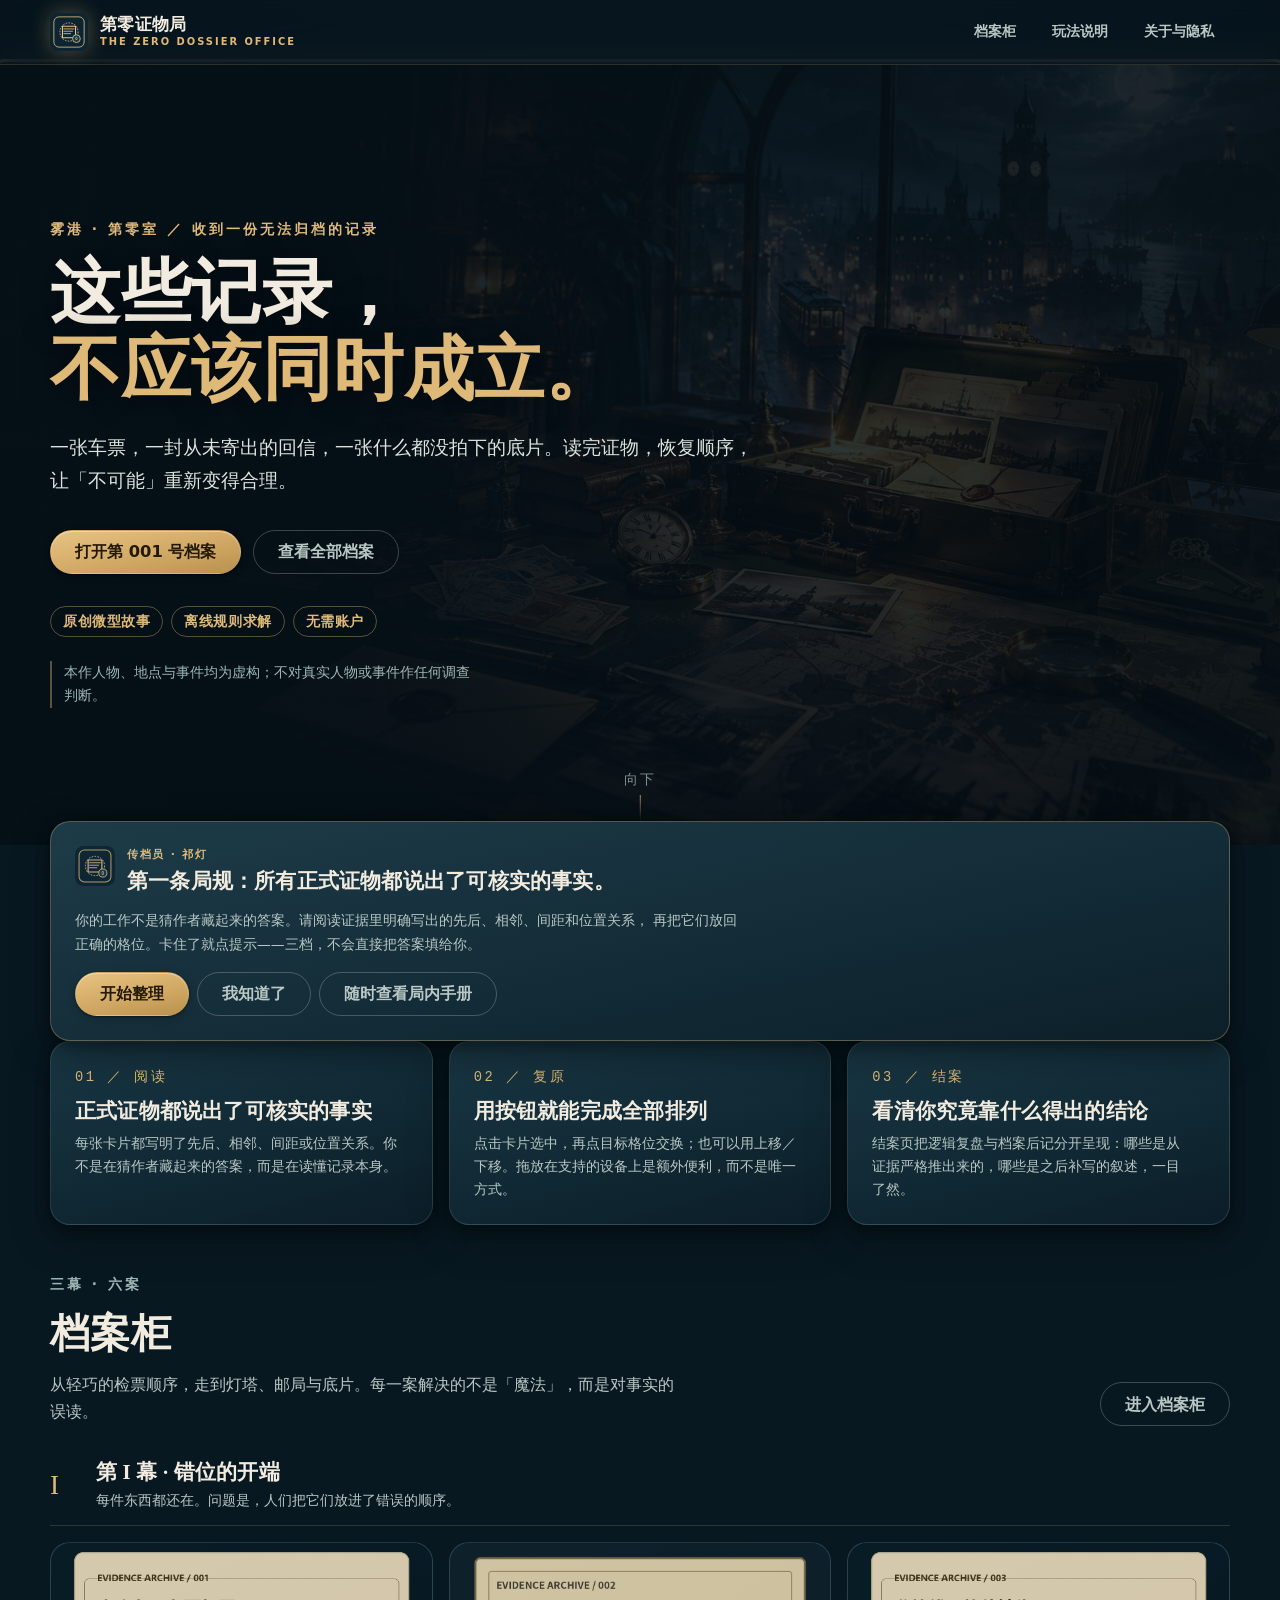
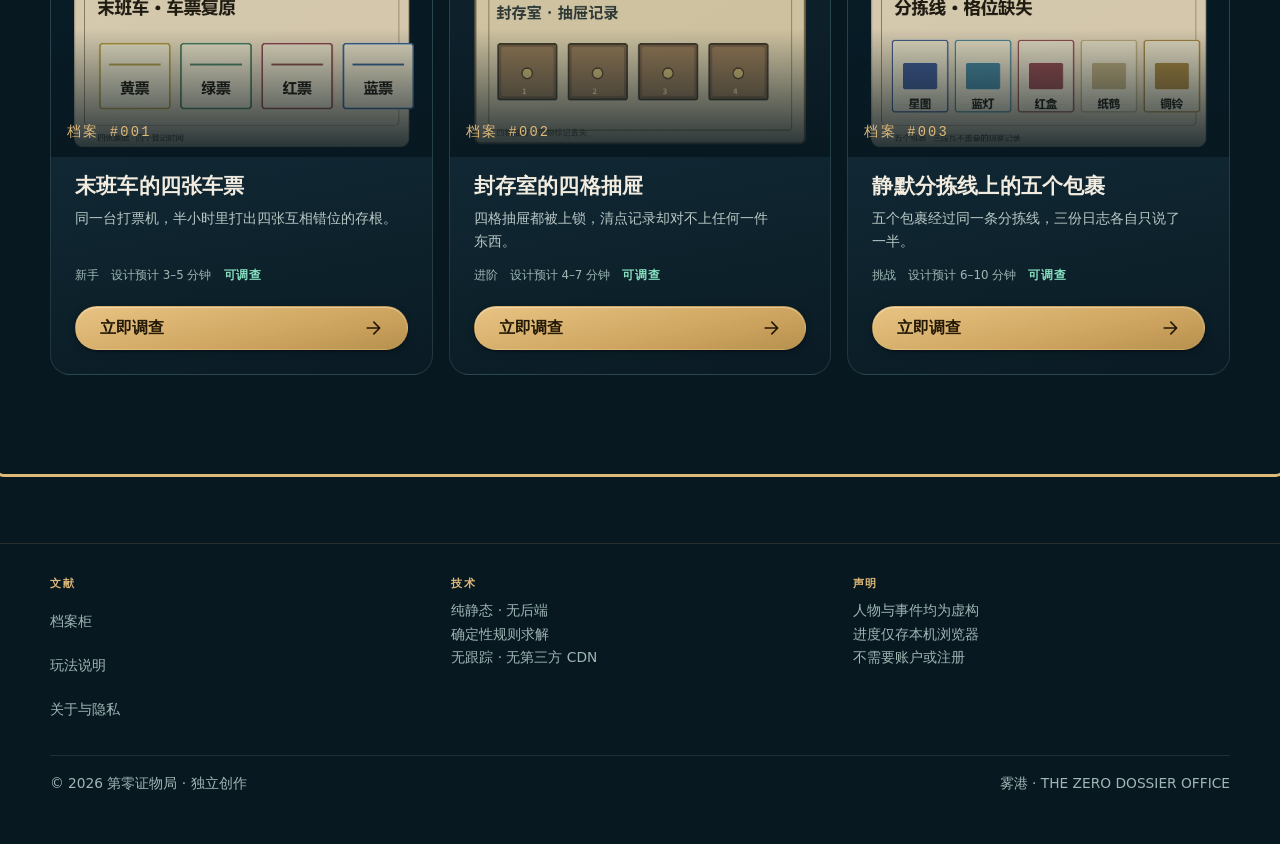
==== site/index.html @ 02f81ab8 "fix: 采纳红队与叙事审稿全部 must-fix，新增四道可证伪的 CI 门禁" ====
<!doctype html>
<html lang="zh-CN">
<head>
<meta charset="utf-8">
<meta name="viewport" content="width=device-width, initial-scale=1, viewport-fit=cover">
<title>第零证物局｜雾港异常档案 · 原创互动推理</title>
<meta name="description" content="六份原创微型推理档案：重排线索，找出看似不可能成立的记录究竟怎样产生。免费、免注册，支持手机与键盘。">
<meta name="theme-color" content="#081821">
<meta name="color-scheme" content="dark">
<link rel="canonical" href="./">

<meta property="og:type" content="website">
<meta property="og:title" content="第零证物局 · 第零号档案正在解封">
<meta property="og:description" content="一张票据可以说真话，六张记录也可能让人误会。你能还原雾港的真相吗？">
<meta property="og:image" content="./assets/github-social-preview.png">
<meta property="og:locale" content="zh_CN">
<meta name="twitter:card" content="summary_large_image">

<link rel="icon" href="./assets/archive-emblem.svg" type="image/svg+xml">
<link rel="apple-touch-icon" href="./assets/archive-emblem-512.png">
<!-- 关键 CSS（首屏）内联，避免 3 个渲染阻塞请求；其余样式见下方 preload -->
<style>
/* tokens (critical subset) */
:root{--ink:#081821;--ink-deep:#05121a;--panel:#132b36;--paper:#e7d7b7;--brass:#dfb978;--mist:#9eb7b4;--text:#f2ece0;--text-dim:#b9c8c5;--error:#ffb0a2;--success:#87e1c1;--font-ui:"Noto Sans SC","Source Han Sans SC","PingFang SC","Microsoft YaHei",system-ui,sans-serif;--font-serif:"Songti SC","SimSun","Noto Serif SC",Georgia,serif;--tap:44px;color-scheme:dark}
*,*::before,*::after{box-sizing:border-box}
html{-webkit-text-size-adjust:100%;scroll-padding-top:80px}
body{margin:0;min-height:100dvh;background:var(--ink);color:var(--text);font-family:var(--font-ui);font-size:1rem;line-height:1.7;-webkit-font-smoothing:antialiased;overflow-x:hidden}
img,svg{max-width:100%;display:block;height:auto}
h1,h2,h3{font-family:var(--font-serif);line-height:1.25;margin:0 0 .75rem;text-wrap:balance}
a{color:var(--brass)}
.skip-link{position:absolute;left:1rem;top:-200px;z-index:999;padding:.75rem 1.5rem;background:var(--brass);color:#1a1206;font-weight:700;border-radius:12px;text-decoration:none}
.skip-link:focus-visible{top:1rem}
.wrap{width:min(100% - 3rem,1180px);margin-inline:auto}
.site-header{position:sticky;top:0;z-index:50;background:rgb(6 20 28/.94);border-bottom:1px solid rgb(223 185 120/.16)}
.site-header__inner{display:flex;align-items:center;justify-content:space-between;gap:1rem;min-height:64px}
.brand{display:inline-flex;align-items:center;gap:.75rem;color:var(--text);text-decoration:none;font-weight:700}
.brand__mark{width:38px;height:38px;flex:0 0 auto}
.brand__text{display:flex;flex-direction:column;line-height:1.1}
.brand__name{font-family:var(--font-serif);font-size:1.05rem}
.brand__sub{font-size:.62rem;letter-spacing:.2em;color:var(--brass);font-weight:600;text-transform:uppercase;margin-top:3px}
.site-nav{display:flex;align-items:center;gap:.25rem}
.hero{position:relative;isolation:isolate;overflow:clip;padding:clamp(3rem,9vw,7rem) 0 clamp(3rem,8vw,6rem);min-height:min(88dvh,780px);display:grid;align-items:center}
.hero::before{content:"";position:absolute;inset:0;z-index:-2;background:#0b202b url("./assets/harbor-archive-background.webp") center 38%/cover no-repeat;opacity:.72}
.hero::after{content:"";position:absolute;inset:0;z-index:-1;background:linear-gradient(100deg,rgb(5 16 23/.96) 8%,rgb(5 16 23/.78) 45%,rgb(5 16 23/.42) 78%,rgb(5 16 23/.72) 100%)}
.hero__inner{max-width:720px}
.hero h1{font-size:clamp(2.35rem,1.5rem + 4.2vw,4.4rem);line-height:1.1;margin-bottom:1.5rem}
.hero h1 .accent{color:var(--brass);display:block;font-style:normal}
.hero__lede{font-size:clamp(1rem,.9rem + .45vw,1.2rem);color:#dbe4de;max-width:58ch;margin-bottom:2rem}
.eyebrow{display:block;font-size:.8rem;font-weight:700;letter-spacing:.22em;text-transform:uppercase;color:var(--brass);margin-bottom:.75rem}
.btn{display:inline-flex;align-items:center;justify-content:center;gap:.5rem;min-height:var(--tap);min-width:var(--tap);padding:.5rem 1.5rem;font:inherit;font-weight:600;border:1px solid rgb(223 185 120/.4);border-radius:999px;cursor:pointer;text-decoration:none;text-align:center;background:transparent;color:var(--text)}
.btn--primary{background:linear-gradient(168deg,#e8c383,#cda45f 65%,#b8914f);color:#231906;border-color:transparent}
.btn--ghost{color:var(--text-dim)}
.view{display:none}
.view[data-active="true"]{display:block}
.nav-toggle{display:none}
@media (max-width:760px){.nav-toggle{display:inline-flex;width:var(--tap);height:var(--tap);align-items:center;justify-content:center;background:none;border:1px solid rgb(255 255 255/.18);border-radius:12px;color:var(--text);cursor:pointer}.site-nav{display:none;position:absolute;inset:64px 0 auto 0;flex-direction:column;align-items:stretch;padding:.75rem 1.5rem 1.5rem;background:rgb(6 20 28/.98)}.site-nav[data-open="true"]{display:flex}}
</style>
<link rel="preload" href="./styles/tokens.css" as="style" onload="this.onload=null;this.rel='stylesheet'">
<link rel="preload" href="./styles/base.css" as="style" onload="this.onload=null;this.rel='stylesheet'">
<link rel="preload" href="./styles/app.css" as="style" onload="this.onload=null;this.rel='stylesheet'">
<noscript><link rel="stylesheet" href="./styles/tokens.css"><link rel="stylesheet" href="./styles/base.css"><link rel="stylesheet" href="./styles/app.css"></noscript>
</head>
<body>
<a class="skip-link" href="#main" data-skip>跳到主要内容</a>

<header class="site-header" id="site-header">
  <div class="wrap site-header__inner">
    <a class="brand" href="#/" data-nav="home" aria-label="第零证物局 · 返回封面">
      <img class="brand__mark" src="./assets/archive-emblem.svg" alt="" width="38" height="38">
      <span class="brand__text">
        <span class="brand__name">第零证物局</span>
        <span class="brand__sub">The Zero Dossier Office</span>
      </span>
    </a>
    <button class="nav-toggle" id="nav-toggle" type="button" aria-expanded="false" aria-controls="site-nav" aria-label="打开导航菜单">
      <svg width="20" height="20" viewBox="0 0 24 24" fill="none" stroke="currentColor" stroke-width="2" stroke-linecap="round" aria-hidden="true"><path d="M4 7h16M4 12h16M4 17h16"/></svg>
    </button>
    <nav class="site-nav" id="site-nav" aria-label="主导航">
      <a href="#/cabinet" data-nav="cabinet">档案柜</a>
      <a href="#/manual" data-nav="manual">玩法说明</a>
      <a href="#/about" data-nav="about">关于与隐私</a>
    </nav>
  </div>
</header>

<main id="main" tabindex="-1">

  <!-- ============================= 封面 ============================= -->
  <section class="view" id="view-home" data-active="true" aria-labelledby="home-title">
    <div class="hero">
      <div class="wrap">
        <div class="hero__inner">
          <span class="eyebrow">雾港 · 第零室 ／ 收到一份无法归档的记录</span>
          <h1 id="home-title">这些记录，<span class="accent">不应该同时成立。</span></h1>
          <p class="hero__lede">一张车票，一封从未寄出的回信，一张什么都没拍下的底片。读完证物，恢复顺序，让「不可能」重新变得合理。</p>
          <div class="hero__actions">
            <a class="btn btn--primary" href="#/case/NA-001" id="cta-first">打开第 001 号档案</a>
            <a class="btn btn--ghost" href="#/cabinet">查看全部档案</a>
          </div>
          <div class="hero__tags">
            <span class="pill">原创微型故事</span>
            <span class="pill">离线规则求解</span>
            <span class="pill">无需账户</span>
          </div>
          <p class="hero__note">本作人物、地点与事件均为虚构；不对真实人物或事件作任何调查判断。</p>
        </div>
      </div>
      <div class="hero__scroll" aria-hidden="true">向下</div>
    </div>

    <!-- 新玩家入职卡：传档员·祁灯的导览（可跳过，绝不替玩家解题） -->
    <div class="wrap">
      <section class="briefing" id="briefing-card" aria-labelledby="briefing-title">
        <div class="briefing__who">
          <img src="./assets/archive-emblem.svg" alt="" width="40" height="40" class="briefing__mark">
          <div>
            <span class="briefing__role">传档员 · 祁灯</span>
            <h2 class="briefing__title" id="briefing-title">第一条局规：所有正式证物都说出了可核实的事实。</h2>
          </div>
        </div>
        <p class="briefing__body">
          你的工作不是猜作者藏起来的答案。请阅读证据里明确写出的先后、相邻、间距和位置关系，
          再把它们放回正确的格位。卡住了就点提示——三档，不会直接把答案填给你。
        </p>
        <div class="briefing__actions">
          <a class="btn btn--primary" href="#/case/NA-001">开始整理</a>
          <button class="btn btn--ghost" type="button" id="briefing-dismiss">我知道了</button>
          <a class="btn btn--ghost" href="#/manual">随时查看局内手册</a>
        </div>
      </section>
      <div class="pitch">
        <article class="pitch__card">
          <span class="pitch__num">01 ／ 阅读</span>
          <h2 class="pitch__h">正式证物都说出了可核实的事实</h2>
          <p>每张卡片都写明了先后、相邻、间距或位置关系。你不是在猜作者藏起来的答案，而是在读懂记录本身。</p>
        </article>
        <article class="pitch__card">
          <span class="pitch__num">02 ／ 复原</span>
          <h2 class="pitch__h">用按钮就能完成全部排列</h2>
          <p>点击卡片选中，再点目标格位交换；也可以用上移／下移。拖放在支持的设备上是额外便利，而不是唯一方式。</p>
        </article>
        <article class="pitch__card">
          <span class="pitch__num">03 ／ 结案</span>
          <h2 class="pitch__h">看清你究竟靠什么得出的结论</h2>
          <p>结案页把逻辑复盘与档案后记分开呈现：哪些是从证据严格推出来的，哪些是之后补写的叙述，一目了然。</p>
        </article>
      </div>
    </div>

    <div class="section">
      <div class="wrap">
        <div class="cabinet-head">
          <div>
            <span class="eyebrow eyebrow--mist">三幕 · 六案</span>
            <h2>档案柜</h2>
            <p>从轻巧的检票顺序，走到灯塔、邮局与底片。每一案解决的不是「魔法」，而是对事实的误读。</p>
          </div>
          <a class="btn btn--ghost" href="#/cabinet">进入档案柜</a>
        </div>
        <div id="home-cabinet"></div>
      </div>
    </div>
  </section>

  <!-- ============================ 档案柜 ============================ -->
  <section class="view" id="view-cabinet" data-active="false" aria-labelledby="cabinet-title">
    <div class="section">
      <div class="wrap">
        <div class="desk-crumbs"><a href="#/">封面</a><span aria-hidden="true">／</span><span>档案柜</span></div>
        <div class="cabinet-head">
          <div>
            <span class="eyebrow">雾港 · 第零室</span>
            <h1 id="cabinet-title" style="font-size:var(--step-3)">档案柜</h1>
            <p>六份候选档案按三幕排列。只有通过全部四项审查（形式化、语义、盲审、真实浏览器）的案卷才会开放调查。</p>
          </div>
          <div id="progress-badge" class="pill pill--mist" aria-live="polite">已归档 0 / 6</div>
        </div>
        <div id="cabinet"></div>
        <p style="margin-top:var(--sp-6);font-size:var(--step--1);color:var(--mist)">
          进度仅保存在你自己的浏览器里，可随时在「玩法说明」页清除。
        </p>
      </div>
    </div>
  </section>

  <!-- ============================ 调查桌 ============================ -->
  <section class="view" id="view-case" data-active="false" aria-labelledby="case-title">
    <div class="section section--tight">
      <div class="wrap">
        <div class="desk-crumbs">
          <a href="#/cabinet">档案柜</a><span aria-hidden="true">／</span>
          <span id="crumb-case">档案</span>
        </div>
        <div id="case-root" aria-live="off"></div>
      </div>
    </div>
  </section>

  <!-- ============================== 手册 ============================== -->
  <section class="view" id="view-manual" data-active="false" aria-labelledby="manual-title">
    <div class="section">
      <article class="wrap doc">
        <div class="desk-crumbs"><a href="#/">封面</a><span aria-hidden="true">／</span><span>玩法说明</span></div>
        <span class="eyebrow">局内手册</span>
        <h1 id="manual-title" style="font-size:var(--step-3)">怎么玩</h1>

        <h2>三步走</h2>
        <ol>
          <li><strong>读证物</strong>：左侧（手机上是上方）每一张证物都能展开。里面写的是可核实的先后、相邻、间距或格位关系。</li>
          <li><strong>排格位</strong>：右侧（手机上是下方）每一格放一件东西。点击卡片选中，再点另一格即交换；也可以用「上移／下移」按钮。</li>
          <li><strong>提交复原</strong>：系统会逐条核对，只告诉你「哪些关系和不符」，不会替你排好。</li>
        </ol>

        <h2>键盘操作</h2>
        <table>
          <thead><tr><th>按键</th><th>作用</th></tr></thead>
          <tbody>
            <tr><td><code>Tab</code> / <code>Shift+Tab</code></td><td>在证物、格位、按钮之间移动焦点</td></tr>
            <tr><td><code>Enter</code> / <code>Space</code></td><td>展开证物、选中格位、触发按钮</td></tr>
            <tr><td><code>↑</code> / <code>↓</code></td><td>焦点在格位上时，直接上移／下移该物件</td></tr>
            <tr><td><code>Esc</code></td><td>取消当前选中</td></tr>
          </tbody>
        </table>

        <h2>三档提示</h2>
        <p>每案都有三段提示：先给方法，再点出关键组合，最后给出较直接的推导。提示不会自动替你排列，也不会扣分或羞辱你。使用过提示只会在本地记录一个「用过提示」的标记。</p>

        <h2>你的进度存在哪里</h2>
        <div class="callout">
          <p>进度只写在<strong>你当前浏览器的 localStorage</strong> 里，键名前缀 <code>zd:v1:</code>。不会上传、不会同步、没有账号。清除浏览器站点数据、或点击下方按钮，就会全部消失。</p>
          <p style="margin-bottom:0"><button class="btn btn--danger btn--sm" type="button" id="clear-progress">清除本机全部进度</button></p>
        </div>

        <h2>可访问性</h2>
        <ul>
          <li>所有拖放操作都有等价的按钮操作，不依赖指针拖拽。</li>
          <li>交互目标按 44&nbsp;px 设计；键盘焦点始终可见。</li>
          <li>解谜所需的区别都用文字与编号表达，不单靠颜色。</li>
          <li>尊重系统的「减少动态效果」设置，纸张动画会自动关闭。</li>
          <li>默认无声音；本版本不包含音频资源。</li>
        </ul>
      </article>
    </div>
  </section>

  <!-- ============================== 关于 ============================== -->
  <section class="view" id="view-about" data-active="false" aria-labelledby="about-title">
    <div class="section">
      <article class="wrap doc">
        <div class="desk-crumbs"><a href="#/">封面</a><span aria-hidden="true">／</span><span>关于</span></div>
        <span class="eyebrow">关于、隐私与许可</span>
        <h1 id="about-title" style="font-size:var(--step-3)">第零证物局</h1>

        <p>第零证物局是一个独立创作的微型互动谜题实验：把「记录如何构成事实、又怎样误导人」做成可以亲手排列的证物。</p>

        <h2>隐私</h2>
        <p>本作<strong>不需要创建账户</strong>，也<strong>不会把你的答案发送给任何在线 AI 或服务器</strong>。页面内的一切规则判定都在你的浏览器里完成。</p>
        <p>如果你同意本机保存进度，记录只写在你当前浏览器的 localStorage 中，你可以随时清除。网站托管方（例如 GitHub Pages）仍可能按平台政策保留常规访问日志，这不在本项目的控制范围内。</p>
        <p>本站不包含广告 SDK、跟踪脚本、第三方 CDN 或远程字体。页面加载时不发起任何第三方网络请求。</p>

        <h2>内容伦理</h2>
        <p>全部人物、地点、机构与事件均为虚构的架空世界「雾港」。本作不影射真实死者、真实机构或现存个人，也不以伪造的历史文书冒充真实档案。</p>

        <h2>许可</h2>
        <p>程序代码与叙事、插图等创作材料分别许可，具体条款见仓库中的 <code>LICENSE</code> 与 <code>ASSETS_LICENSE.md</code>。</p>

        <h2>反馈</h2>
        <p>发现某条证物有两种读法？欢迎提供具体证物编号与你的另一种理解方式，这会直接帮助我们修复档案的公平性。</p>

        <h2>版本</h2>
        <p style="font-size:var(--step--1);color:var(--mist);margin-bottom:0">站点版本 <code id="build-version">dev</code> · 求解核心为确定性穷举，无网络推理。</p>
      </article>
    </div>
  </section>

</main>

<footer class="site-footer">
  <div class="wrap">
    <div class="site-footer__grid">
      <div>
        <h2 class="site-footer__h">文献</h2>
        <ul>
          <li><a href="#/cabinet">档案柜</a></li>
          <li><a href="#/manual">玩法说明</a></li>
          <li><a href="#/about">关于与隐私</a></li>
        </ul>
      </div>
      <div>
        <h2 class="site-footer__h">技术</h2>
        <ul>
          <li>纯静态 · 无后端</li>
          <li>确定性规则求解</li>
          <li>无跟踪 · 无第三方 CDN</li>
        </ul>
      </div>
      <div>
        <h2 class="site-footer__h">声明</h2>
        <ul>
          <li>人物与事件均为虚构</li>
          <li>进度仅存本机浏览器</li>
          <li>不需要账户或注册</li>
        </ul>
      </div>
    </div>
    <div class="site-footer__legal">
      <span>© 2026 第零证物局 · 独立创作</span>
      <span>雾港 · THE ZERO DOSSIER OFFICE</span>
    </div>
  </div>
</footer>

<div class="toast" id="toast" role="status" aria-live="polite"></div>

<dialog class="confirm" id="confirm-dialog" aria-labelledby="confirm-title">
  <h2 id="confirm-title">重置这份档案？</h2>
  <p id="confirm-body">重置会清空这份档案的本地排列进度。确定吗？</p>
  <div class="actions">
    <button class="btn btn--ghost" type="button" data-confirm="cancel">取消</button>
    <button class="btn btn--danger" type="button" data-confirm="ok">确认重置</button>
  </div>
</dialog>

<noscript>
  <div class="wrap" style="padding:2rem 0">
    <p><strong>需要启用 JavaScript 才能在浏览器中进行排序验证。</strong></p>
  </div>
</noscript>

<script type="module" src="./app.mjs"></script>
</body>
</html>
---- site/styles/tokens.css ----
/* ==========================================================================
   第零证物局 · DESIGN TOKENS
   原创视觉世界：雾港的旧档案室 —— 沉木、黄铜、羊皮纸、雨痕。
   无 CDN 字体、无外部资源。
   ========================================================================== */

:root {
  /* ---- 色板（来自 02_交互设计/体验规格与艺术指导.md） ---- */
  --ink: #081821;
  --ink-deep: #05121a;
  --panel: #132b36;
  --panel-2: #1a3947;
  --panel-3: #0e2430;
  --paper: #e7d7b7;
  --paper-dim: #d6c49f;
  --brass: #dfb978;
  --brass-deep: #b8914f;
  --mist: #9eb7b4;
  --error: #ffb0a2;
  --error-deep: #7d3327;
  --success: #87e1c1;
  --success-deep: #1f5c48;
  --text: #f2ece0;
  --text-dim: #b9c8c5;

  /* ---- 排版 ---- */
  --font-ui: "Noto Sans SC", "Source Han Sans SC", "PingFang SC",
             "Microsoft YaHei", "Hiragino Sans GB", system-ui, -apple-system, sans-serif;
  --font-serif: "Songti SC", "SimSun", "Noto Serif SC", "Source Han Serif SC", Georgia, serif;
  --font-mono: "Cascadia Mono", "SFMono-Regular", Consolas, "Liberation Mono", monospace;

  --step--1: clamp(0.78rem, 0.75rem + 0.15vw, 0.86rem);
  --step-0: clamp(0.94rem, 0.9rem + 0.2vw, 1.02rem);
  --step-1: clamp(1.12rem, 1.05rem + 0.35vw, 1.3rem);
  --step-2: clamp(1.35rem, 1.2rem + 0.7vw, 1.7rem);
  --step-3: clamp(1.7rem, 1.4rem + 1.5vw, 2.5rem);
  --step-4: clamp(2.2rem, 1.6rem + 3.2vw, 4rem);

  /* ---- 空间与形状 ---- */
  --sp-1: 0.25rem;
  --sp-2: 0.5rem;
  --sp-3: 0.75rem;
  --sp-4: 1rem;
  --sp-5: 1.5rem;
  --sp-6: 2rem;
  --sp-7: 3rem;
  --sp-8: 4.5rem;

  --radius-sm: 6px;
  --radius: 12px;
  --radius-lg: 20px;
  --radius-pill: 999px;

  --tap: 44px; /* 最小可点区域 */

  --shadow-1: 0 1px 2px rgb(0 0 0 / 0.35), 0 2px 8px rgb(0 0 0 / 0.22);
  --shadow-2: 0 4px 14px rgb(0 0 0 / 0.38), 0 14px 40px rgb(0 0 0 / 0.32);
  --glow-brass: 0 0 0 1px rgb(223 185 120 / 0.45), 0 0 24px rgb(223 185 120 / 0.18);

  --ease: cubic-bezier(0.2, 0.7, 0.3, 1);
  --dur: 220ms;

  color-scheme: dark;
}

/* 尊重系统减少动效 */
@media (prefers-reduced-motion: reduce) {
  :root { --dur: 0ms; }
}

/* 强制高对比 */
@media (forced-colors: active) {
  :root {
    --brass: Highlight;
    --success: LinkText;
    --error: Mark;
  }
}
---- site/styles/base.css ----
/* ==========================================================================
   第零证物局 · BASE (reset + typography + primitives)
   ========================================================================== */

*, *::before, *::after { box-sizing: border-box; }

html {
  -webkit-text-size-adjust: 100%;
  scroll-behavior: smooth;
}
@media (prefers-reduced-motion: reduce) {
  html { scroll-behavior: auto; }
  *, *::before, *::after {
    animation-duration: 0.001ms !important;
    animation-iteration-count: 1 !important;
    transition-duration: 0.001ms !important;
    scroll-behavior: auto !important;
  }
}

body {
  margin: 0;
  min-height: 100dvh;
  background: var(--ink);
  color: var(--text);
  font-family: var(--font-ui);
  font-size: var(--step-0);
  line-height: 1.7;
  -webkit-font-smoothing: antialiased;
  text-rendering: optimizeLegibility;
  overflow-x: hidden;
}

img, svg, picture, video { max-width: 100%; display: block; }
img { height: auto; }

h1, h2, h3, h4 {
  font-family: var(--font-serif);
  font-weight: 700;
  line-height: 1.25;
  letter-spacing: 0.01em;
  margin: 0 0 var(--sp-3);
  text-wrap: balance;
}
h1 { font-size: var(--step-4); }
h2 { font-size: var(--step-3); }
h3 { font-size: var(--step-2); }
h4 { font-size: var(--step-1); }

p { margin: 0 0 var(--sp-4); text-wrap: pretty; }
p:last-child { margin-bottom: 0; }

a {
  color: var(--brass);
  text-decoration-thickness: 1px;
  text-underline-offset: 3px;
}
a:hover { color: #f0d4a00; color: #f3d9a8; }

ul, ol { margin: 0 0 var(--sp-4); padding-left: 1.4em; }
li { margin-bottom: var(--sp-2); }

strong { font-weight: 700; color: var(--text); }
small { font-size: var(--step--1); }

hr {
  border: 0;
  border-top: 1px solid rgb(223 185 120 / 0.22);
  margin: var(--sp-6) 0;
}

/* ---------- 焦点可见性：绝不 outline:none 而不给替代 ---------- */
:focus-visible {
  outline: 3px solid var(--brass);
  outline-offset: 3px;
  border-radius: 4px;
}
:focus:not(:focus-visible) { outline: none; }

/* ---------- 跳转链接 ---------- */
.skip-link {
  position: absolute;
  left: var(--sp-4);
  top: -200px;
  z-index: 999;
  padding: var(--sp-3) var(--sp-5);
  background: var(--brass);
  color: #1a1206;
  font-weight: 700;
  border-radius: var(--radius);
  text-decoration: none;
  transition: top var(--dur) var(--ease);
}
.skip-link:focus-visible { top: var(--sp-4); }

/* ---------- 版心 ---------- */
.wrap {
  width: min(100% - 2 * var(--sp-5), 1180px);
  margin-inline: auto;
}
.wrap-narrow { width: min(100% - 2 * var(--sp-5), 760px); margin-inline: auto; }

.sr-only {
  position: absolute;
  width: 1px; height: 1px;
  padding: 0; margin: -1px;
  overflow: hidden;
  clip-path: inset(50%);
  white-space: nowrap;
  border: 0;
}

/* ---------- 按钮 ---------- */
.btn {
  --btn-bg: transparent;
  --btn-fg: var(--text);
  --btn-bd: rgb(223 185 120 / 0.4);
  display: inline-flex;
  align-items: center;
  justify-content: center;
  gap: var(--sp-2);
  min-height: var(--tap);
  min-width: var(--tap);
  padding: var(--sp-2) var(--sp-5);
  font: inherit;
  font-weight: 600;
  font-size: var(--step-0);
  line-height: 1.3;
  color: var(--btn-fg);
  background: var(--btn-bg);
  border: 1px solid var(--btn-bd);
  border-radius: var(--radius-pill);
  cursor: pointer;
  text-decoration: none;
  text-align: center;
  transition: background var(--dur) var(--ease),
              border-color var(--dur) var(--ease),
              transform var(--dur) var(--ease),
              color var(--dur) var(--ease);
}
.btn:hover:not(:disabled) {
  --btn-bd: var(--brass);
  background: rgb(223 185 120 / 0.1);
  border-color: var(--brass);
}
.btn:active:not(:disabled) { transform: translateY(1px); }
.btn:disabled {
  opacity: 0.45;
  cursor: not-allowed;
  border-style: dashed;
}

.btn--primary {
  --btn-bg: linear-gradient(168deg, #e8c383, #cda45f 65%, #b8914f);
  --btn-fg: #231906;
  --btn-bd: transparent;
  box-shadow: var(--shadow-1), inset 0 1px 0 rgb(255 255 255 / 0.35);
}
.btn--primary:hover:not(:disabled) {
  --btn-bg: linear-gradient(168deg, #f3d29b, #dcb270 65%, #c69c56);
  background: var(--btn-bg);
}
.btn--ghost {
  --btn-bd: rgb(255 255 255 / 0.22);
  --btn-fg: var(--text-dim);
}
.btn--ghost:hover:not(:disabled) { --btn-fg: var(--text); }
.btn--sm {
  min-height: 38px;
  padding: var(--sp-1) var(--sp-3);
  font-size: var(--step--1);
}
.btn--danger {
  --btn-bd: rgb(255 176 162 / 0.55);
  --btn-fg: var(--error);
}
.btn--danger:hover:not(:disabled) {
  background: rgb(255 176 162 / 0.12);
  --btn-bd: var(--error);
}

/* ---------- 卡片 / 面板 ---------- */
.panel {
  background:
    linear-gradient(160deg, rgb(26 57 71 / 0.95), rgb(14 36 48 / 0.97));
  border: 1px solid rgb(158 183 180 / 0.2);
  border-radius: var(--radius-lg);
  box-shadow: var(--shadow-2);
}

/* ---------- 标签 / 徽章 ---------- */
.pill {
  display: inline-flex;
  align-items: center;
  gap: var(--sp-2);
  padding: 3px 12px;
  border: 1px solid rgb(223 185 120 / 0.38);
  border-radius: var(--radius-pill);
  color: var(--brass);
  font-size: var(--step--1);
  font-weight: 600;
  letter-spacing: 0.04em;
  white-space: nowrap;
}
.pill--mist { color: var(--mist); border-color: rgb(158 183 180 / 0.35); }
.pill--ok { color: var(--success); border-color: rgb(135 225 193 / 0.42); }
.pill--warn { color: var(--error); border-color: rgb(255 176 162 / 0.45); }

.eyebrow {
  display: block;
  font-family: var(--font-ui);
  font-size: var(--step--1);
  font-weight: 700;
  letter-spacing: 0.22em;
  text-transform: uppercase;
  color: var(--brass);
  margin-bottom: var(--sp-3);
}
.eyebrow--mist { color: var(--mist); }

/* ---------- 降低动态 / 打印 ---------- */
@media print {
  .no-print, .site-header, .site-footer, .actions { display: none !important; }
  body { background: #fff; color: #000; }
}
---- site/styles/app.css ----
/* ==========================================================================
   第零证物局 · APP LAYOUT
   视图：封面 / 档案柜 / 调查桌 / 结案复盘 / 手册
   ========================================================================== */

body {
  background:
    radial-gradient(1200px 600px at 50% -10%, rgb(35 74 88 / 0.55), transparent 70%),
    var(--ink);
}

/* ---------------------------------------------------------------- 头部 */
.site-header {
  position: sticky;
  top: 0;
  z-index: 50;
  background: rgb(6 20 28 / 0.84);
  backdrop-filter: blur(12px) saturate(1.2);
  -webkit-backdrop-filter: blur(12px) saturate(1.2);
  border-bottom: 1px solid rgb(223 185 120 / 0.16);
}
.site-header__inner {
  display: flex;
  align-items: center;
  justify-content: space-between;
  gap: var(--sp-4);
  min-height: 64px;
}
.brand {
  display: inline-flex;
  align-items: center;
  gap: var(--sp-3);
  color: var(--text);
  text-decoration: none;
  font-weight: 700;
  letter-spacing: 0.02em;
  padding: var(--sp-1) 0;
}
.brand:hover { color: var(--text); }
.brand__mark {
  width: 38px; height: 38px;
  flex: 0 0 auto;
  filter: drop-shadow(0 0 10px rgb(223 185 120 / 0.35));
}
.brand__text { display: flex; flex-direction: column; line-height: 1.1; }
.brand__name { font-family: var(--font-serif); font-size: 1.05rem; }
.brand__sub {
  font-family: var(--font-ui);
  font-size: 0.62rem;
  letter-spacing: 0.2em;
  color: var(--brass);
  font-weight: 600;
  text-transform: uppercase;
  margin-top: 3px;
}

.site-nav { display: flex; align-items: center; gap: var(--sp-1); }
.site-nav a, .site-nav button {
  display: inline-flex;
  align-items: center;
  justify-content: center;
  min-height: var(--tap);
  padding: 0 var(--sp-4);
  border: 0;
  background: none;
  color: var(--text-dim);
  font: inherit;
  font-size: var(--step--1);
  font-weight: 600;
  text-decoration: none;
  border-radius: var(--radius-pill);
  cursor: pointer;
  transition: color var(--dur) var(--ease), background var(--dur) var(--ease);
}
.site-nav a:hover, .site-nav button:hover { color: var(--text); background: rgb(255 255 255 / 0.06); }
.site-nav a[aria-current="page"] { color: var(--brass); background: rgb(223 185 120 / 0.1); }

.nav-toggle { display: none; }

@media (max-width: 760px) {
  .nav-toggle {
    display: inline-flex;
    width: var(--tap); height: var(--tap);
    align-items: center; justify-content: center;
    background: none; border: 1px solid rgb(255 255 255 / 0.18);
    border-radius: var(--radius); color: var(--text); cursor: pointer;
  }
  .site-nav {
    display: none;
    position: absolute;
    inset: 64px 0 auto 0;
    flex-direction: column;
    align-items: stretch;
    padding: var(--sp-3) var(--sp-5) var(--sp-5);
    background: rgb(6 20 28 / 0.98);
    border-bottom: 1px solid rgb(223 185 120 / 0.2);
  }
  .site-nav[data-open="true"] { display: flex; }
  .site-nav a, .site-nav button { justify-content: flex-start; }
}

/* ---------------------------------------------------------------- 主区 */
main { display: block; min-height: 60dvh; }

.view { display: none; }
.view[data-active="true"] { display: block; animation: viewIn var(--dur) var(--ease); }
@keyframes viewIn {
  from { opacity: 0; transform: translateY(6px); }
  to { opacity: 1; transform: none; }
}

.section { padding: var(--sp-7) 0; }
.section--tight { padding: var(--sp-6) 0; }

/* ---------------------------------------------------------------- 封面 */
.hero {
  position: relative;
  isolation: isolate;
  overflow: clip;
  padding: clamp(3rem, 9vw, 7rem) 0 clamp(3rem, 8vw, 6rem);
  min-height: min(88dvh, 780px);
  display: grid;
  align-items: center;
}
.hero::before {
  content: "";
  position: absolute;
  inset: 0;
  z-index: -2;
  background: url("../assets/harbor-archive-background.webp") center 38% / cover no-repeat;
  opacity: 0.72;
  filter: saturate(0.78) contrast(1.04);
}
.hero::after {
  content: "";
  position: absolute;
  inset: 0;
  z-index: -1;
  background:
    linear-gradient(100deg, rgb(5 16 23 / 0.96) 8%, rgb(5 16 23 / 0.78) 45%, rgb(5 16 23 / 0.42) 78%, rgb(5 16 23 / 0.72) 100%),
    radial-gradient(70% 60% at 20% 45%, transparent, rgb(3 10 15 / 0.75) 100%);
}
.hero__inner { max-width: 720px; }
.hero h1 {
  font-size: clamp(2.35rem, 1.5rem + 4.2vw, 4.4rem);
  line-height: 1.1;
  margin-bottom: var(--sp-5);
  text-shadow: 0 2px 30px rgb(0 0 0 / 0.5);
}
.hero h1 .accent {
  color: var(--brass);
  display: block;
  font-style: normal;
}
.hero__lede {
  font-size: clamp(1rem, 0.9rem + 0.45vw, 1.2rem);
  color: #dbe4de;
  max-width: 58ch;
  margin-bottom: var(--sp-6);
}
.hero__actions {
  display: flex;
  flex-wrap: wrap;
  gap: var(--sp-3);
  margin-bottom: var(--sp-6);
}
.hero__tags {
  display: flex;
  flex-wrap: wrap;
  gap: var(--sp-2);
  margin-bottom: var(--sp-5);
}
.hero__note {
  font-size: var(--step--1);
  color: var(--mist);
  border-left: 2px solid rgb(223 185 120 / 0.4);
  padding-left: var(--sp-3);
  max-width: 52ch;
}
.hero__scroll {
  position: absolute;
  left: 50%;
  bottom: var(--sp-5);
  transform: translateX(-50%);
  color: var(--mist);
  font-size: var(--step--1);
  letter-spacing: 0.16em;
  display: flex;
  flex-direction: column;
  align-items: center;
  gap: var(--sp-1);
  opacity: 0.75;
}
.hero__scroll::after {
  content: "";
  width: 1px; height: 26px;
  background: linear-gradient(var(--brass), transparent);
  animation: drift 2.6s ease-in-out infinite;
}
@keyframes drift { 0%,100% { opacity: .25; } 50% { opacity: 1; } }
@media (prefers-reduced-motion: reduce) { .hero__scroll::after { animation: none; } }

/* ---------------------------------------------------------------- 卖点 */
.pitch {
  display: grid;
  gap: var(--sp-4);
  grid-template-columns: repeat(auto-fit, minmax(min(100%, 250px), 1fr));
  margin-top: calc(-1 * var(--sp-6));
  position: relative;
  z-index: 2;
}
.pitch__card {
  padding: var(--sp-5);
  background: linear-gradient(165deg, rgb(26 57 71 / 0.94), rgb(11 30 40 / 0.97));
  border: 1px solid rgb(158 183 180 / 0.18);
  border-radius: var(--radius-lg);
  box-shadow: var(--shadow-2);
}
.pitch__num {
  font-family: var(--font-mono);
  font-size: var(--step--1);
  color: var(--brass);
  letter-spacing: 0.18em;
  display: block;
  margin-bottom: var(--sp-2);
}
.pitch__card h3 { font-size: var(--step-1); margin-bottom: var(--sp-2); }
.pitch__card p { font-size: var(--step--1); color: var(--text-dim); line-height: 1.65; }

/* ---------------------------------------------------------------- 档案柜 */
.cabinet-head {
  display: flex;
  flex-wrap: wrap;
  align-items: end;
  justify-content: space-between;
  gap: var(--sp-4);
  margin-bottom: var(--sp-6);
}
.cabinet-head p { color: var(--text-dim); max-width: 62ch; margin: 0; }

.act { margin-bottom: var(--sp-7); }
.act__head {
  display: flex;
  align-items: center;
  gap: var(--sp-3);
  margin-bottom: var(--sp-4);
  padding-bottom: var(--sp-3);
  border-bottom: 1px solid rgb(223 185 120 / 0.18);
}
.act__roman {
  font-family: var(--font-serif);
  font-size: var(--step-2);
  color: var(--brass);
  min-width: 2.5ch;
  line-height: 1;
}
.act__title { font-size: var(--step-1); margin: 0; font-family: var(--font-serif); }
.act__desc { color: var(--text-dim); font-size: var(--step--1); margin: var(--sp-1) 0 0; }

.case-grid {
  display: grid;
  gap: var(--sp-4);
  grid-template-columns: repeat(auto-fill, minmax(min(100%, 320px), 1fr));
}

.case-card {
  position: relative;
  display: flex;
  flex-direction: column;
  overflow: hidden;
  background: linear-gradient(170deg, rgb(24 54 68 / 0.9), rgb(10 27 36 / 0.97));
  border: 1px solid rgb(158 183 180 / 0.16);
  border-radius: var(--radius-lg);
  transition: transform var(--dur) var(--ease), border-color var(--dur) var(--ease), box-shadow var(--dur) var(--ease);
  text-align: left;
}
.case-card:hover {
  transform: translateY(-3px);
  border-color: rgb(223 185 120 / 0.5);
  box-shadow: var(--shadow-2), 0 0 0 1px rgb(223 185 120 / 0.12);
}
.case-card__thumb {
  position: relative;
  aspect-ratio: 16 / 9;
  overflow: hidden;
  background:
    linear-gradient(150deg, #1e4657, #0d2836 70%),
    var(--panel-3);
}
.case-card__thumb img {
  width: 100%; height: 100%;
  object-fit: cover;
  opacity: 0.92;
  transition: transform 600ms var(--ease), opacity var(--dur) var(--ease);
}
.case-card:hover .case-card__thumb img { transform: scale(1.035); opacity: 1; }
.case-card__thumb::after {
  content: "";
  position: absolute; inset: 0;
  background: linear-gradient(180deg, transparent 40%, rgb(8 24 33 / 0.9));
}
.case-card__no {
  position: absolute;
  left: var(--sp-4);
  bottom: var(--sp-3);
  font-family: var(--font-mono);
  font-size: var(--step--1);
  letter-spacing: 0.16em;
  color: var(--brass);
  z-index: 1;
}
.case-card__body {
  display: flex;
  flex-direction: column;
  gap: var(--sp-2);
  padding: var(--sp-4) var(--sp-5) var(--sp-5);
  flex: 1;
}
.case-card__title { font-size: var(--step-1); margin: 0; font-family: var(--font-serif); }
.case-card__hook { font-size: var(--step--1); color: var(--text-dim); margin: 0; flex: 1; }
.case-card__meta {
  display: flex;
  flex-wrap: wrap;
  align-items: center;
  gap: var(--sp-2) var(--sp-3);
  font-size: 0.74rem;
  color: var(--mist);
  margin-top: var(--sp-1);
}
.case-card__status {
  display: inline-flex;
  align-items: center;
  gap: var(--sp-1);
  font-weight: 700;
  font-size: 0.72rem;
  letter-spacing: 0.06em;
}
.case-card__status--ready { color: var(--success); }
.case-card__status--done { color: var(--brass); }
.case-card__status--locked { color: var(--mist); }
.case-card__cta {
  margin-top: var(--sp-3);
  width: 100%;
  justify-content: space-between;
}

.case-card--locked { cursor: not-allowed; }
.case-card--locked .case-card__thumb img { filter: grayscale(1) brightness(0.55); }
.case-card--locked:hover { transform: none; }

/* ---------------------------------------------------------------- 调查桌 */
.desk {
  display: grid;
  grid-template-columns: minmax(0, 0.95fr) minmax(0, 1.15fr);
  gap: var(--sp-5);
  align-items: start;
}
@media (max-width: 980px) {
  .desk { grid-template-columns: 1fr; }
}

.desk-head {
  display: flex;
  flex-wrap: wrap;
  align-items: center;
  justify-content: space-between;
  gap: var(--sp-3);
  margin-bottom: var(--sp-5);
}
.desk-head__title { margin: 0; font-size: var(--step-2); }
.desk-head__sub { margin: var(--sp-2) 0 0; color: var(--text-dim); font-size: var(--step--1); max-width: 70ch; }

.desk-crumbs {
  display: flex; align-items: center; gap: var(--sp-2);
  font-size: var(--step--1); color: var(--mist);
  margin-bottom: var(--sp-4);
}
.desk-crumbs a { color: var(--mist); }
.desk-crumbs span[aria-hidden] { opacity: 0.5; }

/* 证据列 */
.evidence-col { min-width: 0; }
.col-head {
  display: flex;
  align-items: baseline;
  justify-content: space-between;
  gap: var(--sp-3);
  margin-bottom: var(--sp-3);
}
.col-head h3 { margin: 0; font-size: var(--step-1); }
.col-head .hint { font-size: var(--step--1); color: var(--mist); margin: 0; }

.evidence-list { display: grid; gap: var(--sp-3); }

.ev-card {
  background:
    repeating-linear-gradient(0deg, rgb(255 255 255 / 0.012) 0 1px, transparent 1px 4px),
    linear-gradient(165deg, #f0e2c4, #e2d0ab 70%, #d8c49b);
  color: #20180d;
  border: 1px solid #b7a17a;
  border-radius: var(--radius);
  box-shadow: var(--shadow-1), inset 0 0 40px rgb(150 120 70 / 0.18);
  overflow: hidden;
}
.ev-card__summary {
  display: flex;
  align-items: center;
  gap: var(--sp-3);
  width: 100%;
  min-height: var(--tap);
  padding: var(--sp-3) var(--sp-4);
  background: none;
  border: 0;
  font: inherit;
  color: inherit;
  text-align: left;
  cursor: pointer;
}
.ev-card__summary:hover { background: rgb(120 90 40 / 0.07); }
.ev-card__id {
  font-family: var(--font-mono);
  font-size: 0.7rem;
  font-weight: 700;
  letter-spacing: 0.08em;
  color: #6d5528;
  border: 1px solid #b7a17a;
  border-radius: 4px;
  padding: 1px 6px;
  flex: 0 0 auto;
}
.ev-card__title {
  font-family: var(--font-serif);
  font-size: 1rem;
  font-weight: 700;
  flex: 1;
  min-width: 0;
  line-height: 1.4;
}
.ev-card__type {
  font-size: 0.68rem;
  color: #6d5528;
  border: 1px solid rgb(109 85 40 / 0.35);
  border-radius: var(--radius-pill);
  padding: 1px 8px;
  flex: 0 0 auto;
}
.ev-card__chev {
  flex: 0 0 auto;
  width: 20px; height: 20px;
  transition: transform var(--dur) var(--ease);
  color: #6d5528;
}
.ev-card[data-open="true"] .ev-card__chev { transform: rotate(180deg); }
.ev-card__body {
  padding: 0 var(--sp-4) var(--sp-4);
  font-size: 0.95rem;
  line-height: 1.75;
}
.ev-card__body[hidden] { display: none; }
.ev-card__body p { margin: 0 0 var(--sp-2); }
.ev-card__body p:last-child { margin-bottom: 0; }
.ev-card__rule {
  display: block;
  margin-top: var(--sp-3);
  padding-top: var(--sp-2);
  border-top: 1px dashed rgb(109 85 40 / 0.4);
  font-size: 0.78rem;
  color: #5a4520;
}
.ev-card__rule strong { color: #40300f; }

/* 复原板 */
.order-col { min-width: 0; }
.board {
  background:
    linear-gradient(170deg, rgb(20 47 59 / 0.96), rgb(9 25 34 / 0.98));
  border: 1px solid rgb(158 183 180 / 0.2);
  border-radius: var(--radius-lg);
  padding: var(--sp-4);
  box-shadow: var(--shadow-2);
}
@media (min-width: 981px) {
  .order-col { position: sticky; top: 84px; }
}

.board__goal {
  display: flex;
  align-items: flex-start;
  gap: var(--sp-3);
  padding: var(--sp-3) var(--sp-4);
  margin-bottom: var(--sp-4);
  background: rgb(223 185 120 / 0.07);
  border: 1px solid rgb(223 185 120 / 0.24);
  border-radius: var(--radius);
  font-size: var(--step--1);
  color: var(--paper-dim);
}
.board__goal svg { flex: 0 0 auto; margin-top: 2px; color: var(--brass); }

.slots { display: grid; gap: var(--sp-2); list-style: none; margin: 0; padding: 0; }

.slot {
  display: grid;
  grid-template-columns: auto minmax(0, 1fr) auto;
  align-items: center;
  gap: var(--sp-3);
  padding: var(--sp-2) var(--sp-3);
  background: linear-gradient(160deg, rgb(29 62 76 / 0.9), rgb(16 41 53 / 0.95));
  border: 1px solid rgb(158 183 180 / 0.22);
  border-radius: var(--radius);
  transition: border-color var(--dur) var(--ease), background var(--dur) var(--ease), box-shadow var(--dur) var(--ease);
}
.slot[data-selected="true"] {
  border-color: var(--brass);
  box-shadow: var(--glow-brass);
  background: linear-gradient(160deg, rgb(48 74 66 / 0.95), rgb(24 48 46 / 0.98));
}
.slot[data-flash="ok"] { border-color: var(--success); }
.slot[data-flash="bad"] { border-color: var(--error); }
.slot[data-dragover="true"] { border-color: var(--brass); border-style: dashed; }

.slot__index {
  display: grid;
  place-items: center;
  width: 34px; height: 34px;
  border-radius: 50%;
  background: rgb(0 0 0 / 0.3);
  border: 1px solid rgb(223 185 120 / 0.3);
  font-family: var(--font-mono);
  font-size: 0.78rem;
  font-weight: 700;
  color: var(--brass);
  flex: 0 0 auto;
}
.slot__main { min-width: 0; display: flex; flex-direction: column; gap: 1px; }
.slot__label {
  font-size: 0.68rem;
  letter-spacing: 0.06em;
  color: var(--mist);
  text-transform: uppercase;
}
.slot__item {
  font-family: var(--font-serif);
  font-size: 1.02rem;
  font-weight: 700;
  color: var(--text);
  overflow-wrap: anywhere;
}
.slot__actions { display: flex; gap: 4px; flex: 0 0 auto; }

.icon-btn {
  display: inline-grid;
  place-items: center;
  width: var(--tap);
  height: var(--tap);
  padding: 0;
  background: rgb(255 255 255 / 0.05);
  border: 1px solid rgb(255 255 255 / 0.16);
  border-radius: var(--radius-sm);
  color: var(--text-dim);
  cursor: pointer;
  transition: background var(--dur) var(--ease), color var(--dur) var(--ease), border-color var(--dur) var(--ease);
}
.icon-btn:hover:not(:disabled) {
  background: rgb(223 185 120 / 0.16);
  border-color: var(--brass);
  color: var(--brass);
}
.icon-btn:disabled { opacity: 0.3; cursor: not-allowed; }
.icon-btn[aria-pressed="true"] {
  background: rgb(223 185 120 / 0.2);
  border-color: var(--brass);
  color: var(--brass);
}

/* 拖拽把手：仅在支持指针的宽屏上提示可拖 */
.slot__grip {
  display: none;
  cursor: grab;
  color: var(--mist);
  opacity: 0.6;
}
@media (hover: hover) and (min-width: 981px) {
  .slot__grip { display: block; }
}
.slot[data-dragging="true"] { opacity: 0.4; }

.actions {
  display: flex;
  flex-wrap: wrap;
  gap: var(--sp-2);
  margin-top: var(--sp-4);
}
.actions .btn { flex: 1 1 auto; }
.actions .btn--primary { flex-basis: 100%; }

/* 状态灯 + 消息 */
.status-bar {
  display: flex;
  align-items: center;
  gap: var(--sp-2);
  min-height: 26px;
  margin-top: var(--sp-4);
  font-size: var(--step--1);
  font-weight: 600;
  color: var(--mist);
}
.status-dot {
  width: 9px; height: 9px;
  border-radius: 50%;
  background: var(--mist);
  flex: 0 0 auto;
  box-shadow: 0 0 0 3px rgb(158 183 180 / 0.12);
}
.status-dot[data-state="ok"] { background: var(--success); box-shadow: 0 0 0 3px rgb(135 225 193 / 0.16); }
.status-dot[data-state="bad"] { background: var(--error); box-shadow: 0 0 0 3px rgb(255 176 162 / 0.16); }
.status-dot[data-state="warn"] { background: var(--brass); box-shadow: 0 0 0 3px rgb(223 185 120 / 0.16); }

.message {
  margin-top: var(--sp-3);
  padding: var(--sp-3) var(--sp-4);
  border-radius: var(--radius);
  font-size: var(--step--1);
  line-height: 1.65;
  border: 1px solid transparent;
  display: none;
}
.message[data-show="true"] { display: block; animation: msgIn var(--dur) var(--ease); }
@keyframes msgIn { from { opacity: 0; transform: translateY(-4px); } to { opacity: 1; transform: none; } }
.message--info { background: rgb(223 185 120 / 0.1); border-color: rgb(223 185 120 / 0.32); color: var(--paper); }
.message--bad { background: rgb(255 176 162 / 0.09); border-color: rgb(255 176 162 / 0.4); color: #ffd8cf; }
.message--ok { background: rgb(135 225 193 / 0.09); border-color: rgb(135 225 193 / 0.38); color: #c6f7e5; }
.message strong { color: inherit; }
.message ul { margin: var(--sp-2) 0 0; font-size: var(--step--1); }

/* 提示抽屉 */
.hints { margin-top: var(--sp-4); display: grid; gap: var(--sp-2); }
.hint-card {
  padding: var(--sp-3) var(--sp-4);
  background: rgb(223 185 120 / 0.06);
  border-left: 3px solid rgb(223 185 120 / 0.5);
  border-radius: 0 var(--radius-sm) var(--radius-sm) 0;
  font-size: var(--step--1);
  line-height: 1.65;
  color: var(--paper-dim);
  animation: msgIn var(--dur) var(--ease);
}
.hint-card__no {
  display: block;
  font-family: var(--font-mono);
  font-size: 0.68rem;
  letter-spacing: 0.14em;
  color: var(--brass);
  margin-bottom: var(--sp-1);
}

/* ---------------------------------------------------------------- 结案 */
.verdict { max-width: 880px; margin-inline: auto; }
.stamp {
  display: inline-flex;
  align-items: center;
  gap: var(--sp-3);
  padding: var(--sp-3) var(--sp-5);
  border: 2px solid var(--success);
  border-radius: var(--radius);
  color: var(--success);
  font-family: var(--font-serif);
  font-size: var(--step-1);
  font-weight: 700;
  letter-spacing: 0.12em;
  transform: rotate(-1.4deg);
  margin-bottom: var(--sp-5);
  box-shadow: 0 0 30px rgb(135 225 193 / 0.12) inset;
}
@media (prefers-reduced-motion: no-preference) {
  .stamp { animation: stampIn 420ms var(--ease) both; }
  @keyframes stampIn {
    from { opacity: 0; transform: rotate(-1.4deg) scale(1.4); }
    to { opacity: 1; transform: rotate(-1.4deg) scale(1); }
  }
}
.verdict h2 { font-size: var(--step-3); }
.verdict__lede { color: var(--text-dim); font-size: var(--step-1); margin-bottom: var(--sp-6); }

.recap-block {
  margin-bottom: var(--sp-6);
  padding: var(--sp-5);
  background: linear-gradient(168deg, rgb(22 52 64 / 0.9), rgb(10 28 37 / 0.96));
  border: 1px solid rgb(158 183 180 / 0.18);
  border-radius: var(--radius-lg);
}
.recap-block__label {
  display: inline-flex;
  align-items: center;
  gap: var(--sp-2);
  font-size: 0.7rem;
  font-weight: 700;
  letter-spacing: 0.16em;
  text-transform: uppercase;
  color: var(--brass);
  margin-bottom: var(--sp-3);
}
.recap-block--story { border-left: 3px solid rgb(223 185 120 / 0.5); }
.recap-block--story .recap-block__label { color: var(--mist); }

.solution-strip {
  display: flex;
  flex-wrap: wrap;
  gap: var(--sp-2);
  list-style: none;
  margin: 0 0 var(--sp-4);
  padding: 0;
  counter-reset: step;
}
.solution-strip li {
  display: flex;
  align-items: center;
  gap: var(--sp-2);
  margin: 0;
  padding: var(--sp-2) var(--sp-4);
  background: rgb(223 185 120 / 0.1);
  border: 1px solid rgb(223 185 120 / 0.32);
  border-radius: var(--radius-pill);
  font-family: var(--font-serif);
  font-weight: 700;
}
.solution-strip li::before {
  counter-increment: step;
  content: counter(step);
  display: grid; place-items: center;
  width: 20px; height: 20px;
  border-radius: 50%;
  background: var(--brass);
  color: #201704;
  font-family: var(--font-mono);
  font-size: 0.7rem;
}

.table-scroll { overflow-x: auto; margin-inline: calc(-1 * var(--sp-2)); padding-inline: var(--sp-2); }
.chain-table {
  width: 100%;
  border-collapse: collapse;
  font-size: var(--step--1);
  min-width: 520px;
}
.chain-table th, .chain-table td {
  text-align: left;
  padding: var(--sp-3);
  border-bottom: 1px solid rgb(158 183 180 / 0.16);
  vertical-align: top;
}
.chain-table th {
  font-size: 0.7rem;
  letter-spacing: 0.1em;
  text-transform: uppercase;
  color: var(--mist);
  font-weight: 700;
  white-space: nowrap;
}
.chain-table td:first-child { font-family: var(--font-mono); color: var(--brass); white-space: nowrap; }
.chain-table tr:last-child td { border-bottom: 0; }
.chain-table .why { color: var(--text-dim); }

.verdict__actions {
  display: flex;
  flex-wrap: wrap;
  gap: var(--sp-3);
  margin-top: var(--sp-6);
}
.verdict__actions .btn { flex: 1 1 220px; }

/* ---------------------------------------------------------------- 手册/说明页 */
.doc { max-width: 74ch; margin-inline: auto; }
.doc h2 { margin-top: var(--sp-7); }
.doc h2:first-of-type { margin-top: 0; }
.doc h3 { margin-top: var(--sp-6); }
.doc p, .doc li { color: #d3ded9; }
.doc ul { padding-left: 1.3em; }
.doc code {
  font-family: var(--font-mono);
  font-size: 0.88em;
  background: rgb(255 255 255 / 0.07);
  border: 1px solid rgb(255 255 255 / 0.1);
  border-radius: 4px;
  padding: 1px 5px;
}
.doc table { width: 100%; border-collapse: collapse; font-size: var(--step--1); margin: var(--sp-4) 0 var(--sp-5); }
.doc th, .doc td { text-align: left; padding: var(--sp-2) var(--sp-3); border-bottom: 1px solid rgb(158 183 180 / 0.16); }
.doc th { color: var(--brass); font-size: 0.72rem; letter-spacing: .1em; text-transform: uppercase; }
.doc blockquote {
  margin: var(--sp-5) 0;
  padding: var(--sp-3) var(--sp-5);
  border-left: 3px solid var(--brass);
  background: rgb(223 185 120 / 0.06);
  color: var(--paper-dim);
  font-family: var(--font-serif);
  font-size: var(--step-1);
  line-height: 1.6;
}
.doc .callout {
  padding: var(--sp-4);
  border: 1px solid rgb(158 183 180 / 0.22);
  border-radius: var(--radius);
  background: rgb(255 255 255 / 0.03);
  margin: var(--sp-4) 0;
}

/* ---------------------------------------------------------------- 页脚 */
.site-footer {
  border-top: 1px solid rgb(223 185 120 / 0.14);
  margin-top: var(--sp-8);
  padding: var(--sp-6) 0 var(--sp-7);
  font-size: var(--step--1);
  color: var(--mist);
}
.site-footer__grid {
  display: grid;
  gap: var(--sp-5);
  grid-template-columns: repeat(auto-fit, minmax(min(100%, 200px), 1fr));
  margin-bottom: var(--sp-5);
}
.site-footer h4 {
  font-family: var(--font-ui);
  font-size: 0.7rem;
  letter-spacing: 0.16em;
  text-transform: uppercase;
  color: var(--brass);
  margin: 0 0 var(--sp-2);
}
.site-footer ul { list-style: none; margin: 0; padding: 0; }
.site-footer li { margin-bottom: var(--sp-1); }
.site-footer a { color: var(--mist); text-decoration: none; }
.site-footer a:hover { color: var(--brass); text-decoration: underline; }
.site-footer__legal {
  border-top: 1px solid rgb(158 183 180 / 0.14);
  padding-top: var(--sp-4);
  display: flex;
  flex-wrap: wrap;
  gap: var(--sp-2) var(--sp-4);
  justify-content: space-between;
}

/* ---------------------------------------------------------------- 加载/错误 */
.loading {
  display: grid;
  place-items: center;
  gap: var(--sp-4);
  padding: var(--sp-8) var(--sp-4);
  text-align: center;
  color: var(--mist);
}
.spinner {
  width: 34px; height: 34px;
  border: 2px solid rgb(223 185 120 / 0.2);
  border-top-color: var(--brass);
  border-radius: 50%;
  animation: spin 900ms linear infinite;
}
@keyframes spin { to { transform: rotate(360deg); } }
@media (prefers-reduced-motion: reduce) { .spinner { animation-duration: 4s; } }

.empty-state {
  padding: var(--sp-7) var(--sp-5);
  text-align: center;
  border: 1px dashed rgb(158 183 180 / 0.3);
  border-radius: var(--radius-lg);
  color: var(--text-dim);
}

/* ---------------------------------------------------------------- 对话框 */
dialog.confirm {
  max-width: min(440px, calc(100% - 2rem));
  padding: var(--sp-5);
  background: linear-gradient(168deg, #1c4152, #0c2430);
  color: var(--text);
  border: 1px solid rgb(223 185 120 / 0.4);
  border-radius: var(--radius-lg);
  box-shadow: var(--shadow-2);
}
dialog.confirm::backdrop { background: rgb(2 8 12 / 0.72); backdrop-filter: blur(3px); }
dialog.confirm h2 { font-size: var(--step-1); margin-bottom: var(--sp-3); }
dialog.confirm p { color: var(--text-dim); font-size: var(--step--1); }
dialog.confirm .actions { justify-content: flex-end; }
dialog.confirm .actions .btn { flex: 0 1 auto; }

/* Toast */
.toast {
  position: fixed;
  left: 50%;
  bottom: max(var(--sp-5), env(safe-area-inset-bottom));
  transform: translate(-50%, 20px);
  z-index: 200;
  padding: var(--sp-3) var(--sp-5);
  background: #14333f;
  border: 1px solid rgb(223 185 120 / 0.5);
  border-radius: var(--radius-pill);
  box-shadow: var(--shadow-2);
  font-size: var(--step--1);
  opacity: 0;
  pointer-events: none;
  transition: opacity var(--dur) var(--ease), transform var(--dur) var(--ease);
}
.toast[data-show="true"] { opacity: 1; transform: translate(-50%, 0); }

/* ==========================================================================
   FIX PASS 01 — 布局修正（由真实浏览器截图发现）
   ========================================================================== */

/* 1) 吸顶头部会压住当前视图内容：给主区留出头部高度并滚到视图顶部 */
main { scroll-margin-top: 80px; }
.view { scroll-margin-top: 80px; }
html { scroll-padding-top: 80px; }

/* 2) 拖拽把手在窄屏不显示时不要占位 */
@media (max-width: 980px), (hover: none) {
  .slot__grip { display: none !important; }
}

/* 3) 证据栏最后一卡与右栏不等高时，底部留白过多：让证据册本身成为可滚动阅读区 */
@media (min-width: 981px) {
  .evidence-col {
    display: flex;
    flex-direction: column;
  }
}

/* 4) 调查桌副标题与元信息之间的呼吸 */
.desk-head { row-gap: var(--sp-2); }

/* 5) 「提交复原」按钮在桌面端不要占满整行，与其它三个形成主次而非巨石 */
@media (min-width: 981px) {
  .actions {
    display: grid;
    grid-template-columns: 1.4fr 1fr 1fr 1fr;
  }
  .actions .btn { flex: none; width: 100%; }
}

/* 6) 结案页在小屏的印章与标题间距 */
@media (max-width: 560px) {
  .stamp { font-size: var(--step-0); padding: var(--sp-2) var(--sp-4); }
  .verdict__actions .btn { flex-basis: 100%; }
  .recap-block { padding: var(--sp-4); }
}


/* ==========================================================================
   FIX PASS 02 — 无障碍修复（axe-core 实测发现）
   ========================================================================== */

/* 页脚小标题由 h4 改为 h2，保留原视觉尺寸 */
.site-footer__h {
  font-family: var(--font-ui);
  font-size: 0.7rem;
  letter-spacing: 0.16em;
  text-transform: uppercase;
  color: var(--brass);
  margin: 0 0 var(--sp-2);
  font-weight: 700;
  line-height: 1.4;
}

/* 首页卖点卡标题由 h3 改为 h2，保留原视觉尺寸 */
.pitch__h {
  font-size: var(--step-1);
  margin: 0 0 var(--sp-2);
  font-family: var(--font-serif);
  line-height: 1.3;
}

/* 结案页：h1 与段落级 h2 的视觉 */
.verdict__h1 { font-size: var(--step-3); margin: 0 0 var(--sp-3); }
.recap-h { font-size: var(--step-1); margin: 0 0 var(--sp-3); font-family: var(--font-serif); line-height: 1.3; }

/* .act__title 现在是 h2：保持原有视觉尺寸，不受全局 h2 放大影响 */
.act__title { font-size: var(--step-1); margin: 0; font-family: var(--font-serif); line-height: 1.3; }

/* ==========================================================================
   案卷边注：主线彩蛋 + 局长短句（非承重，漏看不会卡关）
   ========================================================================== */
.case-afterword {
  margin-top: var(--sp-4);
  padding: var(--sp-4);
  border: 1px dashed rgb(223 185 120 / 0.3);
  border-radius: var(--radius);
  background: rgb(223 185 120 / 0.045);
}
.case-afterword__motif,
.case-afterword__note {
  margin: 0 0 var(--sp-3);
  font-size: var(--step--1);
  line-height: 1.72;
  color: var(--paper-dim);
}
.case-afterword__note:last-child,
.case-afterword__motif:last-child { margin-bottom: 0; }
.case-afterword__tag {
  display: inline-block;
  margin-right: var(--sp-2);
  padding: 1px 7px;
  border: 1px solid rgb(223 185 120 / 0.4);
  border-radius: var(--radius-pill);
  font-size: 0.66rem;
  letter-spacing: 0.1em;
  color: var(--brass);
  white-space: nowrap;
}
.case-afterword__note {
  font-family: var(--font-serif);
  color: var(--brass);
  font-size: var(--step-0);
  border-top: 1px dashed rgb(223 185 120 / 0.24);
  padding-top: var(--sp-3);
}
.case-afterword__who {
  font-family: var(--font-ui);
  font-size: 0.7rem;
  letter-spacing: 0.08em;
  color: var(--mist);
  margin-right: var(--sp-1);
}

/* ==========================================================================
   FIX PASS 03 — 触摸目标尺寸（红队实测发现：导航/页脚内联链接只有 ~19px 高）
   目标：所有可点元素的命中区域 ≥ 44×44 CSS px（不只是视觉大小）
   ========================================================================== */

/* 1) 桌面与移动端导航：已有 min-height:44px，但链接被 flex 压扁时补 padding */
.site-nav a,
.site-nav button {
  min-height: var(--tap);
  min-width: var(--tap);
  padding-block: var(--sp-3);
  display: inline-flex;
  align-items: center;
}

/* 2) 页脚链接：原为纯内联文本（约 19px 高），加内边距并保持视觉紧凑 */
.site-footer li { margin-bottom: 0; }
.site-footer a {
  display: inline-flex;
  align-items: center;
  min-height: var(--tap);
  min-width: var(--tap);
  padding-block: var(--sp-2);
  padding-right: var(--sp-2);
  text-decoration: none;
}
.site-footer a:hover { text-decoration: underline; }

/* 3) 面包屑（封面 / 档案柜 / 当前案） */
.desk-crumbs { flex-wrap: wrap; row-gap: var(--sp-1); }
.desk-crumbs a {
  display: inline-flex;
  align-items: center;
  min-height: var(--tap);
  min-width: var(--tap);
  padding-block: var(--sp-2);
}

/* 4) 正文内的行内链接（玩法说明 / 关于页）：用内边距撑出高度，不改行距 */
.doc a,
.recap-block a {
  display: inline-block;
  padding-block: 6px;
}

/* 5) 小尺寸按钮（清除进度等）不得低于 44px 命中高度 */
.btn--sm {
  min-height: var(--tap);
  padding-block: var(--sp-2);
}

/* 6) 证据卡标题按钮：整行可点，确保足够高 */
.ev-card__summary { min-height: var(--tap); }

/* 7) 首页次要文字链接 */
.hero__note a,
.case-card__hook a { display: inline-block; padding-block: 6px; }

/* ==========================================================================
   FIX PASS 04 — 按钮内的 SVG 不能吞掉点击
   （红队/自测发现：<svg><path> 成为 e.target，按钮的 data-act 读不到）
   ========================================================================== */
button svg,
button svg *,
a svg,
a svg *,
.icon-btn svg,
.icon-btn svg * {
  pointer-events: none;
}
.btn svg, .btn svg * { pointer-events: none; }

/* ==========================================================================
   新玩家入职卡（传档员·祁灯）
   ========================================================================== */
.briefing {
  position: relative;
  margin-top: calc(-1 * var(--sp-5));
  margin-bottom: var(--sp-6);
  padding: var(--sp-5);
  background: linear-gradient(168deg, rgb(30 62 74 / 0.96), rgb(12 32 42 / 0.98));
  border: 1px solid rgb(223 185 120 / 0.32);
  border-radius: var(--radius-lg);
  box-shadow: var(--shadow-2);
  z-index: 3;
}
.briefing[hidden] { display: none; }
.briefing__who {
  display: flex;
  gap: var(--sp-3);
  align-items: flex-start;
  margin-bottom: var(--sp-3);
}
.briefing__mark { flex: 0 0 auto; opacity: 0.9; }
.briefing__role {
  display: block;
  font-size: 0.68rem;
  letter-spacing: 0.16em;
  text-transform: uppercase;
  color: var(--brass);
  font-weight: 700;
  margin-bottom: 2px;
}
.briefing__title {
  font-size: var(--step-1);
  margin: 0;
  line-height: 1.4;
  font-family: var(--font-serif);
}
.briefing__body {
  color: var(--text-dim);
  font-size: var(--step--1);
  line-height: 1.75;
  margin: 0 0 var(--sp-4);
  max-width: 76ch;
}
.briefing__actions {
  display: flex;
  flex-wrap: wrap;
  gap: var(--sp-2);
}
.briefing__actions .btn { flex: 0 1 auto; }
@media (max-width: 560px) {
  .briefing { margin-top: var(--sp-4); }
  .briefing__actions .btn { flex-basis: 100%; }
}
---- site/styles/tokens.css ----
/* ==========================================================================
   第零证物局 · DESIGN TOKENS
   原创视觉世界：雾港的旧档案室 —— 沉木、黄铜、羊皮纸、雨痕。
   无 CDN 字体、无外部资源。
   ========================================================================== */

:root {
  /* ---- 色板（来自 02_交互设计/体验规格与艺术指导.md） ---- */
  --ink: #081821;
  --ink-deep: #05121a;
  --panel: #132b36;
  --panel-2: #1a3947;
  --panel-3: #0e2430;
  --paper: #e7d7b7;
  --paper-dim: #d6c49f;
  --brass: #dfb978;
  --brass-deep: #b8914f;
  --mist: #9eb7b4;
  --error: #ffb0a2;
  --error-deep: #7d3327;
  --success: #87e1c1;
  --success-deep: #1f5c48;
  --text: #f2ece0;
  --text-dim: #b9c8c5;

  /* ---- 排版 ---- */
  --font-ui: "Noto Sans SC", "Source Han Sans SC", "PingFang SC",
             "Microsoft YaHei", "Hiragino Sans GB", system-ui, -apple-system, sans-serif;
  --font-serif: "Songti SC", "SimSun", "Noto Serif SC", "Source Han Serif SC", Georgia, serif;
  --font-mono: "Cascadia Mono", "SFMono-Regular", Consolas, "Liberation Mono", monospace;

  --step--1: clamp(0.78rem, 0.75rem + 0.15vw, 0.86rem);
  --step-0: clamp(0.94rem, 0.9rem + 0.2vw, 1.02rem);
  --step-1: clamp(1.12rem, 1.05rem + 0.35vw, 1.3rem);
  --step-2: clamp(1.35rem, 1.2rem + 0.7vw, 1.7rem);
  --step-3: clamp(1.7rem, 1.4rem + 1.5vw, 2.5rem);
  --step-4: clamp(2.2rem, 1.6rem + 3.2vw, 4rem);

  /* ---- 空间与形状 ---- */
  --sp-1: 0.25rem;
  --sp-2: 0.5rem;
  --sp-3: 0.75rem;
  --sp-4: 1rem;
  --sp-5: 1.5rem;
  --sp-6: 2rem;
  --sp-7: 3rem;
  --sp-8: 4.5rem;

  --radius-sm: 6px;
  --radius: 12px;
  --radius-lg: 20px;
  --radius-pill: 999px;

  --tap: 44px; /* 最小可点区域 */

  --shadow-1: 0 1px 2px rgb(0 0 0 / 0.35), 0 2px 8px rgb(0 0 0 / 0.22);
  --shadow-2: 0 4px 14px rgb(0 0 0 / 0.38), 0 14px 40px rgb(0 0 0 / 0.32);
  --glow-brass: 0 0 0 1px rgb(223 185 120 / 0.45), 0 0 24px rgb(223 185 120 / 0.18);

  --ease: cubic-bezier(0.2, 0.7, 0.3, 1);
  --dur: 220ms;

  color-scheme: dark;
}

/* 尊重系统减少动效 */
@media (prefers-reduced-motion: reduce) {
  :root { --dur: 0ms; }
}

/* 强制高对比 */
@media (forced-colors: active) {
  :root {
    --brass: Highlight;
    --success: LinkText;
    --error: Mark;
  }
}
---- site/styles/base.css ----
/* ==========================================================================
   第零证物局 · BASE (reset + typography + primitives)
   ========================================================================== */

*, *::before, *::after { box-sizing: border-box; }

html {
  -webkit-text-size-adjust: 100%;
  scroll-behavior: smooth;
}
@media (prefers-reduced-motion: reduce) {
  html { scroll-behavior: auto; }
  *, *::before, *::after {
    animation-duration: 0.001ms !important;
    animation-iteration-count: 1 !important;
    transition-duration: 0.001ms !important;
    scroll-behavior: auto !important;
  }
}

body {
  margin: 0;
  min-height: 100dvh;
  background: var(--ink);
  color: var(--text);
  font-family: var(--font-ui);
  font-size: var(--step-0);
  line-height: 1.7;
  -webkit-font-smoothing: antialiased;
  text-rendering: optimizeLegibility;
  overflow-x: hidden;
}

img, svg, picture, video { max-width: 100%; display: block; }
img { height: auto; }

h1, h2, h3, h4 {
  font-family: var(--font-serif);
  font-weight: 700;
  line-height: 1.25;
  letter-spacing: 0.01em;
  margin: 0 0 var(--sp-3);
  text-wrap: balance;
}
h1 { font-size: var(--step-4); }
h2 { font-size: var(--step-3); }
h3 { font-size: var(--step-2); }
h4 { font-size: var(--step-1); }

p { margin: 0 0 var(--sp-4); text-wrap: pretty; }
p:last-child { margin-bottom: 0; }

a {
  color: var(--brass);
  text-decoration-thickness: 1px;
  text-underline-offset: 3px;
}
a:hover { color: #f0d4a00; color: #f3d9a8; }

ul, ol { margin: 0 0 var(--sp-4); padding-left: 1.4em; }
li { margin-bottom: var(--sp-2); }

strong { font-weight: 700; color: var(--text); }
small { font-size: var(--step--1); }

hr {
  border: 0;
  border-top: 1px solid rgb(223 185 120 / 0.22);
  margin: var(--sp-6) 0;
}

/* ---------- 焦点可见性：绝不 outline:none 而不给替代 ---------- */
:focus-visible {
  outline: 3px solid var(--brass);
  outline-offset: 3px;
  border-radius: 4px;
}
:focus:not(:focus-visible) { outline: none; }

/* ---------- 跳转链接 ---------- */
.skip-link {
  position: absolute;
  left: var(--sp-4);
  top: -200px;
  z-index: 999;
  padding: var(--sp-3) var(--sp-5);
  background: var(--brass);
  color: #1a1206;
  font-weight: 700;
  border-radius: var(--radius);
  text-decoration: none;
  transition: top var(--dur) var(--ease);
}
.skip-link:focus-visible { top: var(--sp-4); }

/* ---------- 版心 ---------- */
.wrap {
  width: min(100% - 2 * var(--sp-5), 1180px);
  margin-inline: auto;
}
.wrap-narrow { width: min(100% - 2 * var(--sp-5), 760px); margin-inline: auto; }

.sr-only {
  position: absolute;
  width: 1px; height: 1px;
  padding: 0; margin: -1px;
  overflow: hidden;
  clip-path: inset(50%);
  white-space: nowrap;
  border: 0;
}

/* ---------- 按钮 ---------- */
.btn {
  --btn-bg: transparent;
  --btn-fg: var(--text);
  --btn-bd: rgb(223 185 120 / 0.4);
  display: inline-flex;
  align-items: center;
  justify-content: center;
  gap: var(--sp-2);
  min-height: var(--tap);
  min-width: var(--tap);
  padding: var(--sp-2) var(--sp-5);
  font: inherit;
  font-weight: 600;
  font-size: var(--step-0);
  line-height: 1.3;
  color: var(--btn-fg);
  background: var(--btn-bg);
  border: 1px solid var(--btn-bd);
  border-radius: var(--radius-pill);
  cursor: pointer;
  text-decoration: none;
  text-align: center;
  transition: background var(--dur) var(--ease),
              border-color var(--dur) var(--ease),
              transform var(--dur) var(--ease),
              color var(--dur) var(--ease);
}
.btn:hover:not(:disabled) {
  --btn-bd: var(--brass);
  background: rgb(223 185 120 / 0.1);
  border-color: var(--brass);
}
.btn:active:not(:disabled) { transform: translateY(1px); }
.btn:disabled {
  opacity: 0.45;
  cursor: not-allowed;
  border-style: dashed;
}

.btn--primary {
  --btn-bg: linear-gradient(168deg, #e8c383, #cda45f 65%, #b8914f);
  --btn-fg: #231906;
  --btn-bd: transparent;
  box-shadow: var(--shadow-1), inset 0 1px 0 rgb(255 255 255 / 0.35);
}
.btn--primary:hover:not(:disabled) {
  --btn-bg: linear-gradient(168deg, #f3d29b, #dcb270 65%, #c69c56);
  background: var(--btn-bg);
}
.btn--ghost {
  --btn-bd: rgb(255 255 255 / 0.22);
  --btn-fg: var(--text-dim);
}
.btn--ghost:hover:not(:disabled) { --btn-fg: var(--text); }
.btn--sm {
  min-height: 38px;
  padding: var(--sp-1) var(--sp-3);
  font-size: var(--step--1);
}
.btn--danger {
  --btn-bd: rgb(255 176 162 / 0.55);
  --btn-fg: var(--error);
}
.btn--danger:hover:not(:disabled) {
  background: rgb(255 176 162 / 0.12);
  --btn-bd: var(--error);
}

/* ---------- 卡片 / 面板 ---------- */
.panel {
  background:
    linear-gradient(160deg, rgb(26 57 71 / 0.95), rgb(14 36 48 / 0.97));
  border: 1px solid rgb(158 183 180 / 0.2);
  border-radius: var(--radius-lg);
  box-shadow: var(--shadow-2);
}

/* ---------- 标签 / 徽章 ---------- */
.pill {
  display: inline-flex;
  align-items: center;
  gap: var(--sp-2);
  padding: 3px 12px;
  border: 1px solid rgb(223 185 120 / 0.38);
  border-radius: var(--radius-pill);
  color: var(--brass);
  font-size: var(--step--1);
  font-weight: 600;
  letter-spacing: 0.04em;
  white-space: nowrap;
}
.pill--mist { color: var(--mist); border-color: rgb(158 183 180 / 0.35); }
.pill--ok { color: var(--success); border-color: rgb(135 225 193 / 0.42); }
.pill--warn { color: var(--error); border-color: rgb(255 176 162 / 0.45); }

.eyebrow {
  display: block;
  font-family: var(--font-ui);
  font-size: var(--step--1);
  font-weight: 700;
  letter-spacing: 0.22em;
  text-transform: uppercase;
  color: var(--brass);
  margin-bottom: var(--sp-3);
}
.eyebrow--mist { color: var(--mist); }

/* ---------- 降低动态 / 打印 ---------- */
@media print {
  .no-print, .site-header, .site-footer, .actions { display: none !important; }
  body { background: #fff; color: #000; }
}
---- site/styles/app.css ----
/* ==========================================================================
   第零证物局 · APP LAYOUT
   视图：封面 / 档案柜 / 调查桌 / 结案复盘 / 手册
   ========================================================================== */

body {
  background:
    radial-gradient(1200px 600px at 50% -10%, rgb(35 74 88 / 0.55), transparent 70%),
    var(--ink);
}

/* ---------------------------------------------------------------- 头部 */
.site-header {
  position: sticky;
  top: 0;
  z-index: 50;
  background: rgb(6 20 28 / 0.84);
  backdrop-filter: blur(12px) saturate(1.2);
  -webkit-backdrop-filter: blur(12px) saturate(1.2);
  border-bottom: 1px solid rgb(223 185 120 / 0.16);
}
.site-header__inner {
  display: flex;
  align-items: center;
  justify-content: space-between;
  gap: var(--sp-4);
  min-height: 64px;
}
.brand {
  display: inline-flex;
  align-items: center;
  gap: var(--sp-3);
  color: var(--text);
  text-decoration: none;
  font-weight: 700;
  letter-spacing: 0.02em;
  padding: var(--sp-1) 0;
}
.brand:hover { color: var(--text); }
.brand__mark {
  width: 38px; height: 38px;
  flex: 0 0 auto;
  filter: drop-shadow(0 0 10px rgb(223 185 120 / 0.35));
}
.brand__text { display: flex; flex-direction: column; line-height: 1.1; }
.brand__name { font-family: var(--font-serif); font-size: 1.05rem; }
.brand__sub {
  font-family: var(--font-ui);
  font-size: 0.62rem;
  letter-spacing: 0.2em;
  color: var(--brass);
  font-weight: 600;
  text-transform: uppercase;
  margin-top: 3px;
}

.site-nav { display: flex; align-items: center; gap: var(--sp-1); }
.site-nav a, .site-nav button {
  display: inline-flex;
  align-items: center;
  justify-content: center;
  min-height: var(--tap);
  padding: 0 var(--sp-4);
  border: 0;
  background: none;
  color: var(--text-dim);
  font: inherit;
  font-size: var(--step--1);
  font-weight: 600;
  text-decoration: none;
  border-radius: var(--radius-pill);
  cursor: pointer;
  transition: color var(--dur) var(--ease), background var(--dur) var(--ease);
}
.site-nav a:hover, .site-nav button:hover { color: var(--text); background: rgb(255 255 255 / 0.06); }
.site-nav a[aria-current="page"] { color: var(--brass); background: rgb(223 185 120 / 0.1); }

.nav-toggle { display: none; }

@media (max-width: 760px) {
  .nav-toggle {
    display: inline-flex;
    width: var(--tap); height: var(--tap);
    align-items: center; justify-content: center;
    background: none; border: 1px solid rgb(255 255 255 / 0.18);
    border-radius: var(--radius); color: var(--text); cursor: pointer;
  }
  .site-nav {
    display: none;
    position: absolute;
    inset: 64px 0 auto 0;
    flex-direction: column;
    align-items: stretch;
    padding: var(--sp-3) var(--sp-5) var(--sp-5);
    background: rgb(6 20 28 / 0.98);
    border-bottom: 1px solid rgb(223 185 120 / 0.2);
  }
  .site-nav[data-open="true"] { display: flex; }
  .site-nav a, .site-nav button { justify-content: flex-start; }
}

/* ---------------------------------------------------------------- 主区 */
main { display: block; min-height: 60dvh; }

.view { display: none; }
.view[data-active="true"] { display: block; animation: viewIn var(--dur) var(--ease); }
@keyframes viewIn {
  from { opacity: 0; transform: translateY(6px); }
  to { opacity: 1; transform: none; }
}

.section { padding: var(--sp-7) 0; }
.section--tight { padding: var(--sp-6) 0; }

/* ---------------------------------------------------------------- 封面 */
.hero {
  position: relative;
  isolation: isolate;
  overflow: clip;
  padding: clamp(3rem, 9vw, 7rem) 0 clamp(3rem, 8vw, 6rem);
  min-height: min(88dvh, 780px);
  display: grid;
  align-items: center;
}
.hero::before {
  content: "";
  position: absolute;
  inset: 0;
  z-index: -2;
  background: url("../assets/harbor-archive-background.webp") center 38% / cover no-repeat;
  opacity: 0.72;
  filter: saturate(0.78) contrast(1.04);
}
.hero::after {
  content: "";
  position: absolute;
  inset: 0;
  z-index: -1;
  background:
    linear-gradient(100deg, rgb(5 16 23 / 0.96) 8%, rgb(5 16 23 / 0.78) 45%, rgb(5 16 23 / 0.42) 78%, rgb(5 16 23 / 0.72) 100%),
    radial-gradient(70% 60% at 20% 45%, transparent, rgb(3 10 15 / 0.75) 100%);
}
.hero__inner { max-width: 720px; }
.hero h1 {
  font-size: clamp(2.35rem, 1.5rem + 4.2vw, 4.4rem);
  line-height: 1.1;
  margin-bottom: var(--sp-5);
  text-shadow: 0 2px 30px rgb(0 0 0 / 0.5);
}
.hero h1 .accent {
  color: var(--brass);
  display: block;
  font-style: normal;
}
.hero__lede {
  font-size: clamp(1rem, 0.9rem + 0.45vw, 1.2rem);
  color: #dbe4de;
  max-width: 58ch;
  margin-bottom: var(--sp-6);
}
.hero__actions {
  display: flex;
  flex-wrap: wrap;
  gap: var(--sp-3);
  margin-bottom: var(--sp-6);
}
.hero__tags {
  display: flex;
  flex-wrap: wrap;
  gap: var(--sp-2);
  margin-bottom: var(--sp-5);
}
.hero__note {
  font-size: var(--step--1);
  color: var(--mist);
  border-left: 2px solid rgb(223 185 120 / 0.4);
  padding-left: var(--sp-3);
  max-width: 52ch;
}
.hero__scroll {
  position: absolute;
  left: 50%;
  bottom: var(--sp-5);
  transform: translateX(-50%);
  color: var(--mist);
  font-size: var(--step--1);
  letter-spacing: 0.16em;
  display: flex;
  flex-direction: column;
  align-items: center;
  gap: var(--sp-1);
  opacity: 0.75;
}
.hero__scroll::after {
  content: "";
  width: 1px; height: 26px;
  background: linear-gradient(var(--brass), transparent);
  animation: drift 2.6s ease-in-out infinite;
}
@keyframes drift { 0%,100% { opacity: .25; } 50% { opacity: 1; } }
@media (prefers-reduced-motion: reduce) { .hero__scroll::after { animation: none; } }

/* ---------------------------------------------------------------- 卖点 */
.pitch {
  display: grid;
  gap: var(--sp-4);
  grid-template-columns: repeat(auto-fit, minmax(min(100%, 250px), 1fr));
  margin-top: calc(-1 * var(--sp-6));
  position: relative;
  z-index: 2;
}
.pitch__card {
  padding: var(--sp-5);
  background: linear-gradient(165deg, rgb(26 57 71 / 0.94), rgb(11 30 40 / 0.97));
  border: 1px solid rgb(158 183 180 / 0.18);
  border-radius: var(--radius-lg);
  box-shadow: var(--shadow-2);
}
.pitch__num {
  font-family: var(--font-mono);
  font-size: var(--step--1);
  color: var(--brass);
  letter-spacing: 0.18em;
  display: block;
  margin-bottom: var(--sp-2);
}
.pitch__card h3 { font-size: var(--step-1); margin-bottom: var(--sp-2); }
.pitch__card p { font-size: var(--step--1); color: var(--text-dim); line-height: 1.65; }

/* ---------------------------------------------------------------- 档案柜 */
.cabinet-head {
  display: flex;
  flex-wrap: wrap;
  align-items: end;
  justify-content: space-between;
  gap: var(--sp-4);
  margin-bottom: var(--sp-6);
}
.cabinet-head p { color: var(--text-dim); max-width: 62ch; margin: 0; }

.act { margin-bottom: var(--sp-7); }
.act__head {
  display: flex;
  align-items: center;
  gap: var(--sp-3);
  margin-bottom: var(--sp-4);
  padding-bottom: var(--sp-3);
  border-bottom: 1px solid rgb(223 185 120 / 0.18);
}
.act__roman {
  font-family: var(--font-serif);
  font-size: var(--step-2);
  color: var(--brass);
  min-width: 2.5ch;
  line-height: 1;
}
.act__title { font-size: var(--step-1); margin: 0; font-family: var(--font-serif); }
.act__desc { color: var(--text-dim); font-size: var(--step--1); margin: var(--sp-1) 0 0; }

.case-grid {
  display: grid;
  gap: var(--sp-4);
  grid-template-columns: repeat(auto-fill, minmax(min(100%, 320px), 1fr));
}

.case-card {
  position: relative;
  display: flex;
  flex-direction: column;
  overflow: hidden;
  background: linear-gradient(170deg, rgb(24 54 68 / 0.9), rgb(10 27 36 / 0.97));
  border: 1px solid rgb(158 183 180 / 0.16);
  border-radius: var(--radius-lg);
  transition: transform var(--dur) var(--ease), border-color var(--dur) var(--ease), box-shadow var(--dur) var(--ease);
  text-align: left;
}
.case-card:hover {
  transform: translateY(-3px);
  border-color: rgb(223 185 120 / 0.5);
  box-shadow: var(--shadow-2), 0 0 0 1px rgb(223 185 120 / 0.12);
}
.case-card__thumb {
  position: relative;
  aspect-ratio: 16 / 9;
  overflow: hidden;
  background:
    linear-gradient(150deg, #1e4657, #0d2836 70%),
    var(--panel-3);
}
.case-card__thumb img {
  width: 100%; height: 100%;
  object-fit: cover;
  opacity: 0.92;
  transition: transform 600ms var(--ease), opacity var(--dur) var(--ease);
}
.case-card:hover .case-card__thumb img { transform: scale(1.035); opacity: 1; }
.case-card__thumb::after {
  content: "";
  position: absolute; inset: 0;
  background: linear-gradient(180deg, transparent 40%, rgb(8 24 33 / 0.9));
}
.case-card__no {
  position: absolute;
  left: var(--sp-4);
  bottom: var(--sp-3);
  font-family: var(--font-mono);
  font-size: var(--step--1);
  letter-spacing: 0.16em;
  color: var(--brass);
  z-index: 1;
}
.case-card__body {
  display: flex;
  flex-direction: column;
  gap: var(--sp-2);
  padding: var(--sp-4) var(--sp-5) var(--sp-5);
  flex: 1;
}
.case-card__title { font-size: var(--step-1); margin: 0; font-family: var(--font-serif); }
.case-card__hook { font-size: var(--step--1); color: var(--text-dim); margin: 0; flex: 1; }
.case-card__meta {
  display: flex;
  flex-wrap: wrap;
  align-items: center;
  gap: var(--sp-2) var(--sp-3);
  font-size: 0.74rem;
  color: var(--mist);
  margin-top: var(--sp-1);
}
.case-card__status {
  display: inline-flex;
  align-items: center;
  gap: var(--sp-1);
  font-weight: 700;
  font-size: 0.72rem;
  letter-spacing: 0.06em;
}
.case-card__status--ready { color: var(--success); }
.case-card__status--done { color: var(--brass); }
.case-card__status--locked { color: var(--mist); }
.case-card__cta {
  margin-top: var(--sp-3);
  width: 100%;
  justify-content: space-between;
}

.case-card--locked { cursor: not-allowed; }
.case-card--locked .case-card__thumb img { filter: grayscale(1) brightness(0.55); }
.case-card--locked:hover { transform: none; }

/* ---------------------------------------------------------------- 调查桌 */
.desk {
  display: grid;
  grid-template-columns: minmax(0, 0.95fr) minmax(0, 1.15fr);
  gap: var(--sp-5);
  align-items: start;
}
@media (max-width: 980px) {
  .desk { grid-template-columns: 1fr; }
}

.desk-head {
  display: flex;
  flex-wrap: wrap;
  align-items: center;
  justify-content: space-between;
  gap: var(--sp-3);
  margin-bottom: var(--sp-5);
}
.desk-head__title { margin: 0; font-size: var(--step-2); }
.desk-head__sub { margin: var(--sp-2) 0 0; color: var(--text-dim); font-size: var(--step--1); max-width: 70ch; }

.desk-crumbs {
  display: flex; align-items: center; gap: var(--sp-2);
  font-size: var(--step--1); color: var(--mist);
  margin-bottom: var(--sp-4);
}
.desk-crumbs a { color: var(--mist); }
.desk-crumbs span[aria-hidden] { opacity: 0.5; }

/* 证据列 */
.evidence-col { min-width: 0; }
.col-head {
  display: flex;
  align-items: baseline;
  justify-content: space-between;
  gap: var(--sp-3);
  margin-bottom: var(--sp-3);
}
.col-head h3 { margin: 0; font-size: var(--step-1); }
.col-head .hint { font-size: var(--step--1); color: var(--mist); margin: 0; }

.evidence-list { display: grid; gap: var(--sp-3); }

.ev-card {
  background:
    repeating-linear-gradient(0deg, rgb(255 255 255 / 0.012) 0 1px, transparent 1px 4px),
    linear-gradient(165deg, #f0e2c4, #e2d0ab 70%, #d8c49b);
  color: #20180d;
  border: 1px solid #b7a17a;
  border-radius: var(--radius);
  box-shadow: var(--shadow-1), inset 0 0 40px rgb(150 120 70 / 0.18);
  overflow: hidden;
}
.ev-card__summary {
  display: flex;
  align-items: center;
  gap: var(--sp-3);
  width: 100%;
  min-height: var(--tap);
  padding: var(--sp-3) var(--sp-4);
  background: none;
  border: 0;
  font: inherit;
  color: inherit;
  text-align: left;
  cursor: pointer;
}
.ev-card__summary:hover { background: rgb(120 90 40 / 0.07); }
.ev-card__id {
  font-family: var(--font-mono);
  font-size: 0.7rem;
  font-weight: 700;
  letter-spacing: 0.08em;
  color: #6d5528;
  border: 1px solid #b7a17a;
  border-radius: 4px;
  padding: 1px 6px;
  flex: 0 0 auto;
}
.ev-card__title {
  font-family: var(--font-serif);
  font-size: 1rem;
  font-weight: 700;
  flex: 1;
  min-width: 0;
  line-height: 1.4;
}
.ev-card__type {
  font-size: 0.68rem;
  color: #6d5528;
  border: 1px solid rgb(109 85 40 / 0.35);
  border-radius: var(--radius-pill);
  padding: 1px 8px;
  flex: 0 0 auto;
}
.ev-card__chev {
  flex: 0 0 auto;
  width: 20px; height: 20px;
  transition: transform var(--dur) var(--ease);
  color: #6d5528;
}
.ev-card[data-open="true"] .ev-card__chev { transform: rotate(180deg); }
.ev-card__body {
  padding: 0 var(--sp-4) var(--sp-4);
  font-size: 0.95rem;
  line-height: 1.75;
}
.ev-card__body[hidden] { display: none; }
.ev-card__body p { margin: 0 0 var(--sp-2); }
.ev-card__body p:last-child { margin-bottom: 0; }
.ev-card__rule {
  display: block;
  margin-top: var(--sp-3);
  padding-top: var(--sp-2);
  border-top: 1px dashed rgb(109 85 40 / 0.4);
  font-size: 0.78rem;
  color: #5a4520;
}
.ev-card__rule strong { color: #40300f; }

/* 复原板 */
.order-col { min-width: 0; }
.board {
  background:
    linear-gradient(170deg, rgb(20 47 59 / 0.96), rgb(9 25 34 / 0.98));
  border: 1px solid rgb(158 183 180 / 0.2);
  border-radius: var(--radius-lg);
  padding: var(--sp-4);
  box-shadow: var(--shadow-2);
}
@media (min-width: 981px) {
  .order-col { position: sticky; top: 84px; }
}

.board__goal {
  display: flex;
  align-items: flex-start;
  gap: var(--sp-3);
  padding: var(--sp-3) var(--sp-4);
  margin-bottom: var(--sp-4);
  background: rgb(223 185 120 / 0.07);
  border: 1px solid rgb(223 185 120 / 0.24);
  border-radius: var(--radius);
  font-size: var(--step--1);
  color: var(--paper-dim);
}
.board__goal svg { flex: 0 0 auto; margin-top: 2px; color: var(--brass); }

.slots { display: grid; gap: var(--sp-2); list-style: none; margin: 0; padding: 0; }

.slot {
  display: grid;
  grid-template-columns: auto minmax(0, 1fr) auto;
  align-items: center;
  gap: var(--sp-3);
  padding: var(--sp-2) var(--sp-3);
  background: linear-gradient(160deg, rgb(29 62 76 / 0.9), rgb(16 41 53 / 0.95));
  border: 1px solid rgb(158 183 180 / 0.22);
  border-radius: var(--radius);
  transition: border-color var(--dur) var(--ease), background var(--dur) var(--ease), box-shadow var(--dur) var(--ease);
}
.slot[data-selected="true"] {
  border-color: var(--brass);
  box-shadow: var(--glow-brass);
  background: linear-gradient(160deg, rgb(48 74 66 / 0.95), rgb(24 48 46 / 0.98));
}
.slot[data-flash="ok"] { border-color: var(--success); }
.slot[data-flash="bad"] { border-color: var(--error); }
.slot[data-dragover="true"] { border-color: var(--brass); border-style: dashed; }

.slot__index {
  display: grid;
  place-items: center;
  width: 34px; height: 34px;
  border-radius: 50%;
  background: rgb(0 0 0 / 0.3);
  border: 1px solid rgb(223 185 120 / 0.3);
  font-family: var(--font-mono);
  font-size: 0.78rem;
  font-weight: 700;
  color: var(--brass);
  flex: 0 0 auto;
}
.slot__main { min-width: 0; display: flex; flex-direction: column; gap: 1px; }
.slot__label {
  font-size: 0.68rem;
  letter-spacing: 0.06em;
  color: var(--mist);
  text-transform: uppercase;
}
.slot__item {
  font-family: var(--font-serif);
  font-size: 1.02rem;
  font-weight: 700;
  color: var(--text);
  overflow-wrap: anywhere;
}
.slot__actions { display: flex; gap: 4px; flex: 0 0 auto; }

.icon-btn {
  display: inline-grid;
  place-items: center;
  width: var(--tap);
  height: var(--tap);
  padding: 0;
  background: rgb(255 255 255 / 0.05);
  border: 1px solid rgb(255 255 255 / 0.16);
  border-radius: var(--radius-sm);
  color: var(--text-dim);
  cursor: pointer;
  transition: background var(--dur) var(--ease), color var(--dur) var(--ease), border-color var(--dur) var(--ease);
}
.icon-btn:hover:not(:disabled) {
  background: rgb(223 185 120 / 0.16);
  border-color: var(--brass);
  color: var(--brass);
}
.icon-btn:disabled { opacity: 0.3; cursor: not-allowed; }
.icon-btn[aria-pressed="true"] {
  background: rgb(223 185 120 / 0.2);
  border-color: var(--brass);
  color: var(--brass);
}

/* 拖拽把手：仅在支持指针的宽屏上提示可拖 */
.slot__grip {
  display: none;
  cursor: grab;
  color: var(--mist);
  opacity: 0.6;
}
@media (hover: hover) and (min-width: 981px) {
  .slot__grip { display: block; }
}
.slot[data-dragging="true"] { opacity: 0.4; }

.actions {
  display: flex;
  flex-wrap: wrap;
  gap: var(--sp-2);
  margin-top: var(--sp-4);
}
.actions .btn { flex: 1 1 auto; }
.actions .btn--primary { flex-basis: 100%; }

/* 状态灯 + 消息 */
.status-bar {
  display: flex;
  align-items: center;
  gap: var(--sp-2);
  min-height: 26px;
  margin-top: var(--sp-4);
  font-size: var(--step--1);
  font-weight: 600;
  color: var(--mist);
}
.status-dot {
  width: 9px; height: 9px;
  border-radius: 50%;
  background: var(--mist);
  flex: 0 0 auto;
  box-shadow: 0 0 0 3px rgb(158 183 180 / 0.12);
}
.status-dot[data-state="ok"] { background: var(--success); box-shadow: 0 0 0 3px rgb(135 225 193 / 0.16); }
.status-dot[data-state="bad"] { background: var(--error); box-shadow: 0 0 0 3px rgb(255 176 162 / 0.16); }
.status-dot[data-state="warn"] { background: var(--brass); box-shadow: 0 0 0 3px rgb(223 185 120 / 0.16); }

.message {
  margin-top: var(--sp-3);
  padding: var(--sp-3) var(--sp-4);
  border-radius: var(--radius);
  font-size: var(--step--1);
  line-height: 1.65;
  border: 1px solid transparent;
  display: none;
}
.message[data-show="true"] { display: block; animation: msgIn var(--dur) var(--ease); }
@keyframes msgIn { from { opacity: 0; transform: translateY(-4px); } to { opacity: 1; transform: none; } }
.message--info { background: rgb(223 185 120 / 0.1); border-color: rgb(223 185 120 / 0.32); color: var(--paper); }
.message--bad { background: rgb(255 176 162 / 0.09); border-color: rgb(255 176 162 / 0.4); color: #ffd8cf; }
.message--ok { background: rgb(135 225 193 / 0.09); border-color: rgb(135 225 193 / 0.38); color: #c6f7e5; }
.message strong { color: inherit; }
.message ul { margin: var(--sp-2) 0 0; font-size: var(--step--1); }

/* 提示抽屉 */
.hints { margin-top: var(--sp-4); display: grid; gap: var(--sp-2); }
.hint-card {
  padding: var(--sp-3) var(--sp-4);
  background: rgb(223 185 120 / 0.06);
  border-left: 3px solid rgb(223 185 120 / 0.5);
  border-radius: 0 var(--radius-sm) var(--radius-sm) 0;
  font-size: var(--step--1);
  line-height: 1.65;
  color: var(--paper-dim);
  animation: msgIn var(--dur) var(--ease);
}
.hint-card__no {
  display: block;
  font-family: var(--font-mono);
  font-size: 0.68rem;
  letter-spacing: 0.14em;
  color: var(--brass);
  margin-bottom: var(--sp-1);
}

/* ---------------------------------------------------------------- 结案 */
.verdict { max-width: 880px; margin-inline: auto; }
.stamp {
  display: inline-flex;
  align-items: center;
  gap: var(--sp-3);
  padding: var(--sp-3) var(--sp-5);
  border: 2px solid var(--success);
  border-radius: var(--radius);
  color: var(--success);
  font-family: var(--font-serif);
  font-size: var(--step-1);
  font-weight: 700;
  letter-spacing: 0.12em;
  transform: rotate(-1.4deg);
  margin-bottom: var(--sp-5);
  box-shadow: 0 0 30px rgb(135 225 193 / 0.12) inset;
}
@media (prefers-reduced-motion: no-preference) {
  .stamp { animation: stampIn 420ms var(--ease) both; }
  @keyframes stampIn {
    from { opacity: 0; transform: rotate(-1.4deg) scale(1.4); }
    to { opacity: 1; transform: rotate(-1.4deg) scale(1); }
  }
}
.verdict h2 { font-size: var(--step-3); }
.verdict__lede { color: var(--text-dim); font-size: var(--step-1); margin-bottom: var(--sp-6); }

.recap-block {
  margin-bottom: var(--sp-6);
  padding: var(--sp-5);
  background: linear-gradient(168deg, rgb(22 52 64 / 0.9), rgb(10 28 37 / 0.96));
  border: 1px solid rgb(158 183 180 / 0.18);
  border-radius: var(--radius-lg);
}
.recap-block__label {
  display: inline-flex;
  align-items: center;
  gap: var(--sp-2);
  font-size: 0.7rem;
  font-weight: 700;
  letter-spacing: 0.16em;
  text-transform: uppercase;
  color: var(--brass);
  margin-bottom: var(--sp-3);
}
.recap-block--story { border-left: 3px solid rgb(223 185 120 / 0.5); }
.recap-block--story .recap-block__label { color: var(--mist); }

.solution-strip {
  display: flex;
  flex-wrap: wrap;
  gap: var(--sp-2);
  list-style: none;
  margin: 0 0 var(--sp-4);
  padding: 0;
  counter-reset: step;
}
.solution-strip li {
  display: flex;
  align-items: center;
  gap: var(--sp-2);
  margin: 0;
  padding: var(--sp-2) var(--sp-4);
  background: rgb(223 185 120 / 0.1);
  border: 1px solid rgb(223 185 120 / 0.32);
  border-radius: var(--radius-pill);
  font-family: var(--font-serif);
  font-weight: 700;
}
.solution-strip li::before {
  counter-increment: step;
  content: counter(step);
  display: grid; place-items: center;
  width: 20px; height: 20px;
  border-radius: 50%;
  background: var(--brass);
  color: #201704;
  font-family: var(--font-mono);
  font-size: 0.7rem;
}

.table-scroll { overflow-x: auto; margin-inline: calc(-1 * var(--sp-2)); padding-inline: var(--sp-2); }
.chain-table {
  width: 100%;
  border-collapse: collapse;
  font-size: var(--step--1);
  min-width: 520px;
}
.chain-table th, .chain-table td {
  text-align: left;
  padding: var(--sp-3);
  border-bottom: 1px solid rgb(158 183 180 / 0.16);
  vertical-align: top;
}
.chain-table th {
  font-size: 0.7rem;
  letter-spacing: 0.1em;
  text-transform: uppercase;
  color: var(--mist);
  font-weight: 700;
  white-space: nowrap;
}
.chain-table td:first-child { font-family: var(--font-mono); color: var(--brass); white-space: nowrap; }
.chain-table tr:last-child td { border-bottom: 0; }
.chain-table .why { color: var(--text-dim); }

.verdict__actions {
  display: flex;
  flex-wrap: wrap;
  gap: var(--sp-3);
  margin-top: var(--sp-6);
}
.verdict__actions .btn { flex: 1 1 220px; }

/* ---------------------------------------------------------------- 手册/说明页 */
.doc { max-width: 74ch; margin-inline: auto; }
.doc h2 { margin-top: var(--sp-7); }
.doc h2:first-of-type { margin-top: 0; }
.doc h3 { margin-top: var(--sp-6); }
.doc p, .doc li { color: #d3ded9; }
.doc ul { padding-left: 1.3em; }
.doc code {
  font-family: var(--font-mono);
  font-size: 0.88em;
  background: rgb(255 255 255 / 0.07);
  border: 1px solid rgb(255 255 255 / 0.1);
  border-radius: 4px;
  padding: 1px 5px;
}
.doc table { width: 100%; border-collapse: collapse; font-size: var(--step--1); margin: var(--sp-4) 0 var(--sp-5); }
.doc th, .doc td { text-align: left; padding: var(--sp-2) var(--sp-3); border-bottom: 1px solid rgb(158 183 180 / 0.16); }
.doc th { color: var(--brass); font-size: 0.72rem; letter-spacing: .1em; text-transform: uppercase; }
.doc blockquote {
  margin: var(--sp-5) 0;
  padding: var(--sp-3) var(--sp-5);
  border-left: 3px solid var(--brass);
  background: rgb(223 185 120 / 0.06);
  color: var(--paper-dim);
  font-family: var(--font-serif);
  font-size: var(--step-1);
  line-height: 1.6;
}
.doc .callout {
  padding: var(--sp-4);
  border: 1px solid rgb(158 183 180 / 0.22);
  border-radius: var(--radius);
  background: rgb(255 255 255 / 0.03);
  margin: var(--sp-4) 0;
}

/* ---------------------------------------------------------------- 页脚 */
.site-footer {
  border-top: 1px solid rgb(223 185 120 / 0.14);
  margin-top: var(--sp-8);
  padding: var(--sp-6) 0 var(--sp-7);
  font-size: var(--step--1);
  color: var(--mist);
}
.site-footer__grid {
  display: grid;
  gap: var(--sp-5);
  grid-template-columns: repeat(auto-fit, minmax(min(100%, 200px), 1fr));
  margin-bottom: var(--sp-5);
}
.site-footer h4 {
  font-family: var(--font-ui);
  font-size: 0.7rem;
  letter-spacing: 0.16em;
  text-transform: uppercase;
  color: var(--brass);
  margin: 0 0 var(--sp-2);
}
.site-footer ul { list-style: none; margin: 0; padding: 0; }
.site-footer li { margin-bottom: var(--sp-1); }
.site-footer a { color: var(--mist); text-decoration: none; }
.site-footer a:hover { color: var(--brass); text-decoration: underline; }
.site-footer__legal {
  border-top: 1px solid rgb(158 183 180 / 0.14);
  padding-top: var(--sp-4);
  display: flex;
  flex-wrap: wrap;
  gap: var(--sp-2) var(--sp-4);
  justify-content: space-between;
}

/* ---------------------------------------------------------------- 加载/错误 */
.loading {
  display: grid;
  place-items: center;
  gap: var(--sp-4);
  padding: var(--sp-8) var(--sp-4);
  text-align: center;
  color: var(--mist);
}
.spinner {
  width: 34px; height: 34px;
  border: 2px solid rgb(223 185 120 / 0.2);
  border-top-color: var(--brass);
  border-radius: 50%;
  animation: spin 900ms linear infinite;
}
@keyframes spin { to { transform: rotate(360deg); } }
@media (prefers-reduced-motion: reduce) { .spinner { animation-duration: 4s; } }

.empty-state {
  padding: var(--sp-7) var(--sp-5);
  text-align: center;
  border: 1px dashed rgb(158 183 180 / 0.3);
  border-radius: var(--radius-lg);
  color: var(--text-dim);
}

/* ---------------------------------------------------------------- 对话框 */
dialog.confirm {
  max-width: min(440px, calc(100% - 2rem));
  padding: var(--sp-5);
  background: linear-gradient(168deg, #1c4152, #0c2430);
  color: var(--text);
  border: 1px solid rgb(223 185 120 / 0.4);
  border-radius: var(--radius-lg);
  box-shadow: var(--shadow-2);
}
dialog.confirm::backdrop { background: rgb(2 8 12 / 0.72); backdrop-filter: blur(3px); }
dialog.confirm h2 { font-size: var(--step-1); margin-bottom: var(--sp-3); }
dialog.confirm p { color: var(--text-dim); font-size: var(--step--1); }
dialog.confirm .actions { justify-content: flex-end; }
dialog.confirm .actions .btn { flex: 0 1 auto; }

/* Toast */
.toast {
  position: fixed;
  left: 50%;
  bottom: max(var(--sp-5), env(safe-area-inset-bottom));
  transform: translate(-50%, 20px);
  z-index: 200;
  padding: var(--sp-3) var(--sp-5);
  background: #14333f;
  border: 1px solid rgb(223 185 120 / 0.5);
  border-radius: var(--radius-pill);
  box-shadow: var(--shadow-2);
  font-size: var(--step--1);
  opacity: 0;
  pointer-events: none;
  transition: opacity var(--dur) var(--ease), transform var(--dur) var(--ease);
}
.toast[data-show="true"] { opacity: 1; transform: translate(-50%, 0); }

/* ==========================================================================
   FIX PASS 01 — 布局修正（由真实浏览器截图发现）
   ========================================================================== */

/* 1) 吸顶头部会压住当前视图内容：给主区留出头部高度并滚到视图顶部 */
main { scroll-margin-top: 80px; }
.view { scroll-margin-top: 80px; }
html { scroll-padding-top: 80px; }

/* 2) 拖拽把手在窄屏不显示时不要占位 */
@media (max-width: 980px), (hover: none) {
  .slot__grip { display: none !important; }
}

/* 3) 证据栏最后一卡与右栏不等高时，底部留白过多：让证据册本身成为可滚动阅读区 */
@media (min-width: 981px) {
  .evidence-col {
    display: flex;
    flex-direction: column;
  }
}

/* 4) 调查桌副标题与元信息之间的呼吸 */
.desk-head { row-gap: var(--sp-2); }

/* 5) 「提交复原」按钮在桌面端不要占满整行，与其它三个形成主次而非巨石 */
@media (min-width: 981px) {
  .actions {
    display: grid;
    grid-template-columns: 1.4fr 1fr 1fr 1fr;
  }
  .actions .btn { flex: none; width: 100%; }
}

/* 6) 结案页在小屏的印章与标题间距 */
@media (max-width: 560px) {
  .stamp { font-size: var(--step-0); padding: var(--sp-2) var(--sp-4); }
  .verdict__actions .btn { flex-basis: 100%; }
  .recap-block { padding: var(--sp-4); }
}


/* ==========================================================================
   FIX PASS 02 — 无障碍修复（axe-core 实测发现）
   ========================================================================== */

/* 页脚小标题由 h4 改为 h2，保留原视觉尺寸 */
.site-footer__h {
  font-family: var(--font-ui);
  font-size: 0.7rem;
  letter-spacing: 0.16em;
  text-transform: uppercase;
  color: var(--brass);
  margin: 0 0 var(--sp-2);
  font-weight: 700;
  line-height: 1.4;
}

/* 首页卖点卡标题由 h3 改为 h2，保留原视觉尺寸 */
.pitch__h {
  font-size: var(--step-1);
  margin: 0 0 var(--sp-2);
  font-family: var(--font-serif);
  line-height: 1.3;
}

/* 结案页：h1 与段落级 h2 的视觉 */
.verdict__h1 { font-size: var(--step-3); margin: 0 0 var(--sp-3); }
.recap-h { font-size: var(--step-1); margin: 0 0 var(--sp-3); font-family: var(--font-serif); line-height: 1.3; }

/* .act__title 现在是 h2：保持原有视觉尺寸，不受全局 h2 放大影响 */
.act__title { font-size: var(--step-1); margin: 0; font-family: var(--font-serif); line-height: 1.3; }

/* ==========================================================================
   案卷边注：主线彩蛋 + 局长短句（非承重，漏看不会卡关）
   ========================================================================== */
.case-afterword {
  margin-top: var(--sp-4);
  padding: var(--sp-4);
  border: 1px dashed rgb(223 185 120 / 0.3);
  border-radius: var(--radius);
  background: rgb(223 185 120 / 0.045);
}
.case-afterword__motif,
.case-afterword__note {
  margin: 0 0 var(--sp-3);
  font-size: var(--step--1);
  line-height: 1.72;
  color: var(--paper-dim);
}
.case-afterword__note:last-child,
.case-afterword__motif:last-child { margin-bottom: 0; }
.case-afterword__tag {
  display: inline-block;
  margin-right: var(--sp-2);
  padding: 1px 7px;
  border: 1px solid rgb(223 185 120 / 0.4);
  border-radius: var(--radius-pill);
  font-size: 0.66rem;
  letter-spacing: 0.1em;
  color: var(--brass);
  white-space: nowrap;
}
.case-afterword__note {
  font-family: var(--font-serif);
  color: var(--brass);
  font-size: var(--step-0);
  border-top: 1px dashed rgb(223 185 120 / 0.24);
  padding-top: var(--sp-3);
}
.case-afterword__who {
  font-family: var(--font-ui);
  font-size: 0.7rem;
  letter-spacing: 0.08em;
  color: var(--mist);
  margin-right: var(--sp-1);
}

/* ==========================================================================
   FIX PASS 03 — 触摸目标尺寸（红队实测发现：导航/页脚内联链接只有 ~19px 高）
   目标：所有可点元素的命中区域 ≥ 44×44 CSS px（不只是视觉大小）
   ========================================================================== */

/* 1) 桌面与移动端导航：已有 min-height:44px，但链接被 flex 压扁时补 padding */
.site-nav a,
.site-nav button {
  min-height: var(--tap);
  min-width: var(--tap);
  padding-block: var(--sp-3);
  display: inline-flex;
  align-items: center;
}

/* 2) 页脚链接：原为纯内联文本（约 19px 高），加内边距并保持视觉紧凑 */
.site-footer li { margin-bottom: 0; }
.site-footer a {
  display: inline-flex;
  align-items: center;
  min-height: var(--tap);
  min-width: var(--tap);
  padding-block: var(--sp-2);
  padding-right: var(--sp-2);
  text-decoration: none;
}
.site-footer a:hover { text-decoration: underline; }

/* 3) 面包屑（封面 / 档案柜 / 当前案） */
.desk-crumbs { flex-wrap: wrap; row-gap: var(--sp-1); }
.desk-crumbs a {
  display: inline-flex;
  align-items: center;
  min-height: var(--tap);
  min-width: var(--tap);
  padding-block: var(--sp-2);
}

/* 4) 正文内的行内链接（玩法说明 / 关于页）：用内边距撑出高度，不改行距 */
.doc a,
.recap-block a {
  display: inline-block;
  padding-block: 6px;
}

/* 5) 小尺寸按钮（清除进度等）不得低于 44px 命中高度 */
.btn--sm {
  min-height: var(--tap);
  padding-block: var(--sp-2);
}

/* 6) 证据卡标题按钮：整行可点，确保足够高 */
.ev-card__summary { min-height: var(--tap); }

/* 7) 首页次要文字链接 */
.hero__note a,
.case-card__hook a { display: inline-block; padding-block: 6px; }

/* ==========================================================================
   FIX PASS 04 — 按钮内的 SVG 不能吞掉点击
   （红队/自测发现：<svg><path> 成为 e.target，按钮的 data-act 读不到）
   ========================================================================== */
button svg,
button svg *,
a svg,
a svg *,
.icon-btn svg,
.icon-btn svg * {
  pointer-events: none;
}
.btn svg, .btn svg * { pointer-events: none; }

/* ==========================================================================
   新玩家入职卡（传档员·祁灯）
   ========================================================================== */
.briefing {
  position: relative;
  margin-top: calc(-1 * var(--sp-5));
  margin-bottom: var(--sp-6);
  padding: var(--sp-5);
  background: linear-gradient(168deg, rgb(30 62 74 / 0.96), rgb(12 32 42 / 0.98));
  border: 1px solid rgb(223 185 120 / 0.32);
  border-radius: var(--radius-lg);
  box-shadow: var(--shadow-2);
  z-index: 3;
}
.briefing[hidden] { display: none; }
.briefing__who {
  display: flex;
  gap: var(--sp-3);
  align-items: flex-start;
  margin-bottom: var(--sp-3);
}
.briefing__mark { flex: 0 0 auto; opacity: 0.9; }
.briefing__role {
  display: block;
  font-size: 0.68rem;
  letter-spacing: 0.16em;
  text-transform: uppercase;
  color: var(--brass);
  font-weight: 700;
  margin-bottom: 2px;
}
.briefing__title {
  font-size: var(--step-1);
  margin: 0;
  line-height: 1.4;
  font-family: var(--font-serif);
}
.briefing__body {
  color: var(--text-dim);
  font-size: var(--step--1);
  line-height: 1.75;
  margin: 0 0 var(--sp-4);
  max-width: 76ch;
}
.briefing__actions {
  display: flex;
  flex-wrap: wrap;
  gap: var(--sp-2);
}
.briefing__actions .btn { flex: 0 1 auto; }
@media (max-width: 560px) {
  .briefing { margin-top: var(--sp-4); }
  .briefing__actions .btn { flex-basis: 100%; }
}
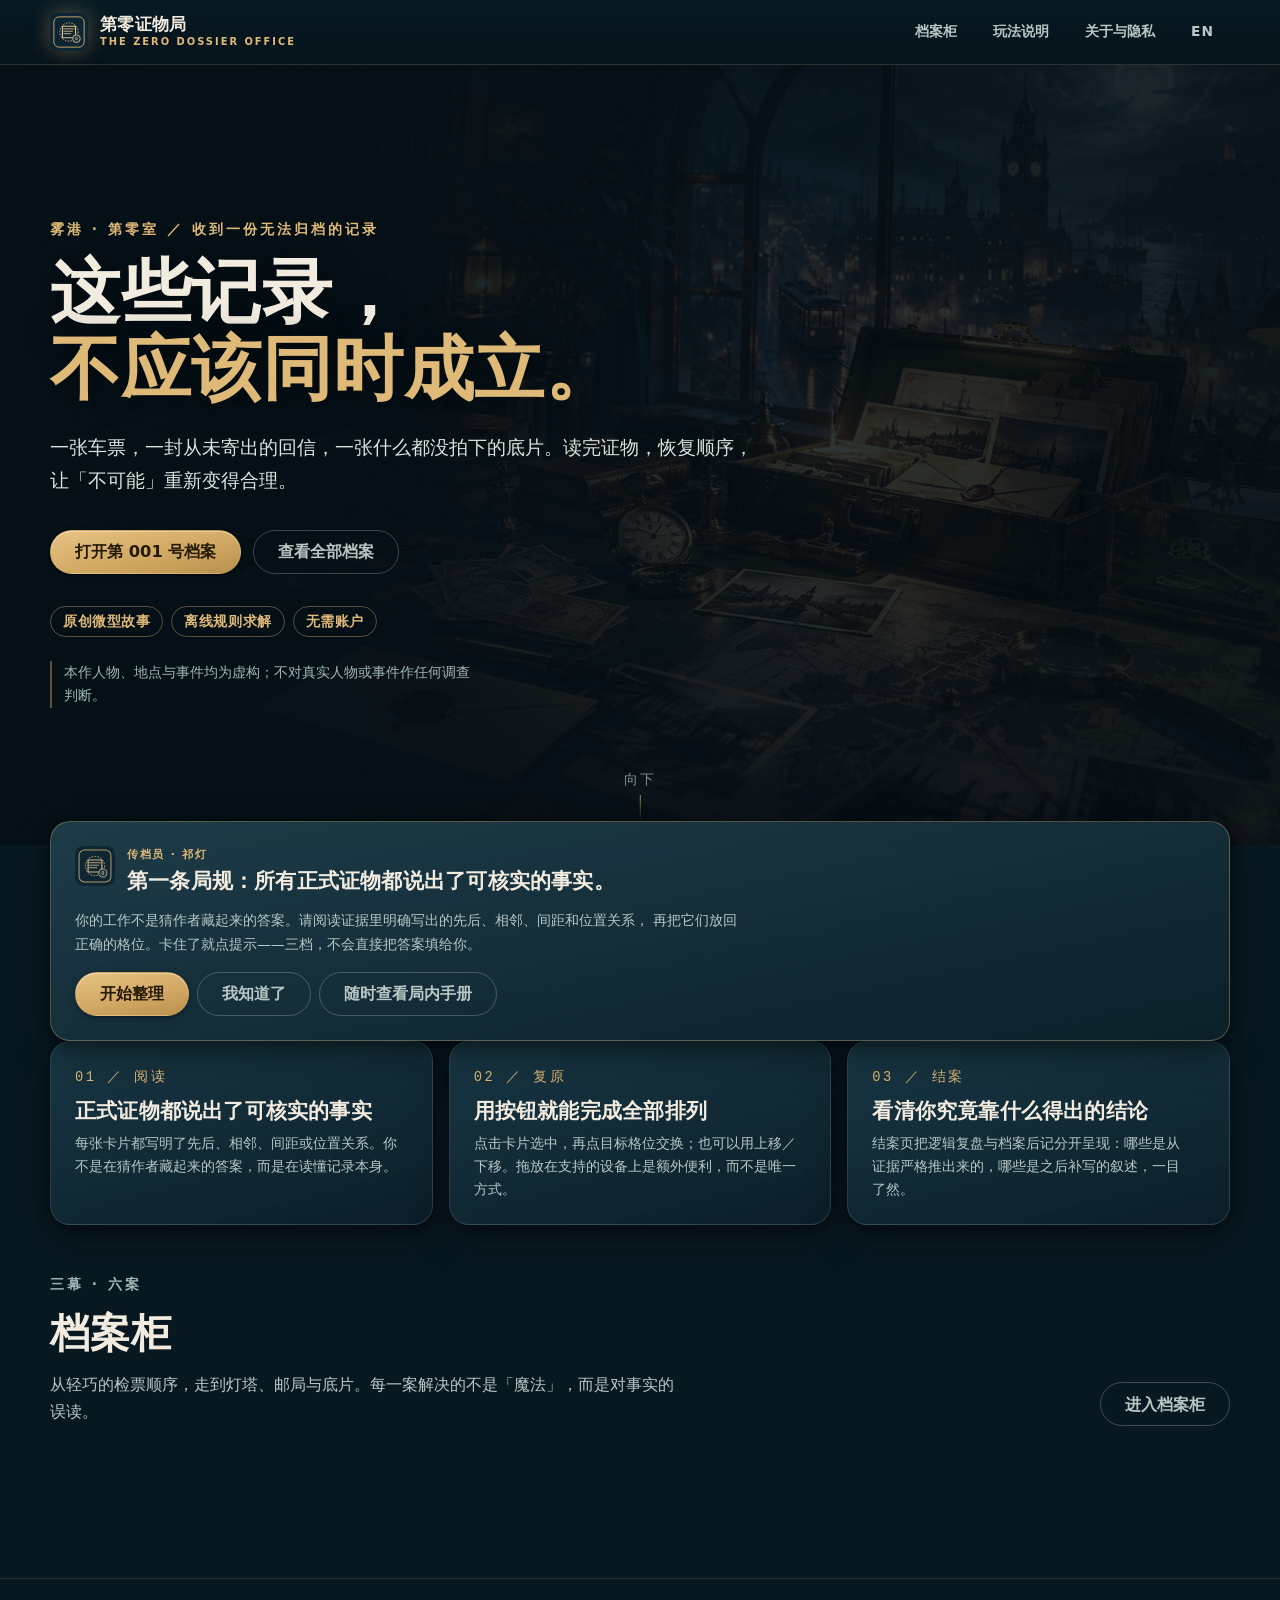
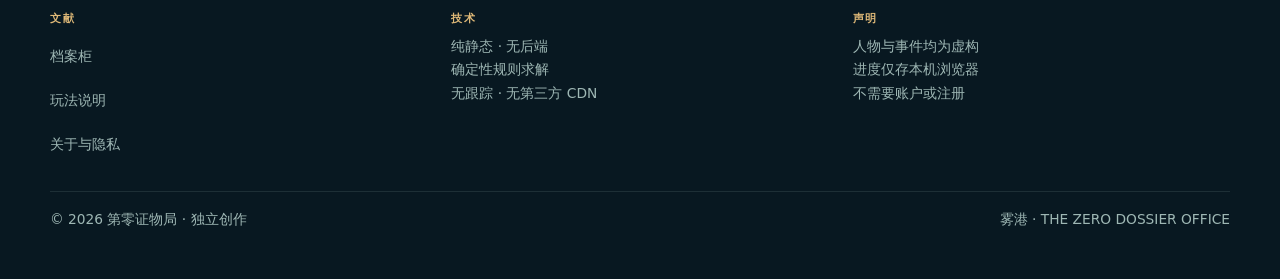
==== commit 9070923b: "fix(css): 头部不再依赖 backdrop-filter 才成立；新增双引擎回归门禁" ====
--- a/site/index.html
+++ b/site/index.html
@@ -3,7 +3,7 @@
 <head>
 <meta charset="utf-8">
 <meta name="viewport" content="width=device-width, initial-scale=1, viewport-fit=cover">
-<title>第零证物局｜雾港异常档案 · 原创互动推理</title>
+<title data-i18n="meta.title">第零证物局｜雾港异常档案 · 原创互动推理</title>
 <meta name="description" content="六份原创微型推理档案：重排线索，找出看似不可能成立的记录究竟怎样产生。免费、免注册，支持手机与键盘。">
 <meta name="theme-color" content="#081821">
 <meta name="color-scheme" content="dark">
@@ -39,6 +39,9 @@
 .brand__name{font-family:var(--font-serif);font-size:1.05rem}
 .brand__sub{font-size:.62rem;letter-spacing:.2em;color:var(--brass);font-weight:600;text-transform:uppercase;margin-top:3px}
 .site-nav{display:flex;align-items:center;gap:.25rem}
+.nav-lang{min-height:var(--tap);min-width:var(--tap);padding:0 .6rem;background:none;border:1px solid rgb(255 255 255/.22);border-radius:10px;color:var(--brass);font:inherit;font-size:.78rem;font-weight:700;letter-spacing:.08em;cursor:pointer}
+.nav-lang:hover{background:rgb(223 185 120/.12);border-color:rgb(223 185 120/.5)}
+.nav-lang:focus-visible{outline:3px solid var(--brass);outline-offset:2px}
 .hero{position:relative;isolation:isolate;overflow:clip;padding:clamp(3rem,9vw,7rem) 0 clamp(3rem,8vw,6rem);min-height:min(88dvh,780px);display:grid;align-items:center}
 .hero::before{content:"";position:absolute;inset:0;z-index:-2;background:#0b202b url("./assets/harbor-archive-background.webp") center 38%/cover no-repeat;opacity:.72}
 .hero::after{content:"";position:absolute;inset:0;z-index:-1;background:linear-gradient(100deg,rgb(5 16 23/.96) 8%,rgb(5 16 23/.78) 45%,rgb(5 16 23/.42) 78%,rgb(5 16 23/.72) 100%)}
@@ -61,24 +64,26 @@
 <noscript><link rel="stylesheet" href="./styles/tokens.css"><link rel="stylesheet" href="./styles/base.css"><link rel="stylesheet" href="./styles/app.css"></noscript>
 </head>
 <body>
-<a class="skip-link" href="#main" data-skip>跳到主要内容</a>
+<a class="skip-link" href="#main" data-skip data-i18n="nav.skip">跳到主要内容</a>
 
 <header class="site-header" id="site-header">
   <div class="wrap site-header__inner">
     <a class="brand" href="#/" data-nav="home" aria-label="第零证物局 · 返回封面">
       <img class="brand__mark" src="./assets/archive-emblem.svg" alt="" width="38" height="38">
       <span class="brand__text">
-        <span class="brand__name">第零证物局</span>
-        <span class="brand__sub">The Zero Dossier Office</span>
+        <span class="brand__name" data-i18n="brand.name">第零证物局</span>
+        <span class="brand__sub" data-i18n="brand.sub">The Zero Dossier Office</span>
       </span>
     </a>
     <button class="nav-toggle" id="nav-toggle" type="button" aria-expanded="false" aria-controls="site-nav" aria-label="打开导航菜单">
       <svg width="20" height="20" viewBox="0 0 24 24" fill="none" stroke="currentColor" stroke-width="2" stroke-linecap="round" aria-hidden="true"><path d="M4 7h16M4 12h16M4 17h16"/></svg>
     </button>
     <nav class="site-nav" id="site-nav" aria-label="主导航">
-      <a href="#/cabinet" data-nav="cabinet">档案柜</a>
-      <a href="#/manual" data-nav="manual">玩法说明</a>
-      <a href="#/about" data-nav="about">关于与隐私</a>
+      <a href="#/cabinet" data-nav="cabinet" data-i18n="nav.cabinet">档案柜</a>
+      <a href="#/manual" data-nav="manual" data-i18n="nav.manual">玩法说明</a>
+      <a href="#/about" data-nav="about" data-i18n="nav.about">关于与隐私</a>
+      <button class="nav-lang" id="lang-toggle" type="button"
+              aria-label="切换界面语言 / Switch language" data-i18n="lang.button.en">EN</button>
     </nav>
   </div>
 </header>
@@ -90,22 +95,22 @@
     <div class="hero">
       <div class="wrap">
         <div class="hero__inner">
-          <span class="eyebrow">雾港 · 第零室 ／ 收到一份无法归档的记录</span>
-          <h1 id="home-title">这些记录，<span class="accent">不应该同时成立。</span></h1>
-          <p class="hero__lede">一张车票，一封从未寄出的回信，一张什么都没拍下的底片。读完证物，恢复顺序，让「不可能」重新变得合理。</p>
+          <span class="eyebrow" data-i18n="hero.eyebrow">雾港 · 第零室 ／ 收到一份无法归档的记录</span>
+          <h1 id="home-title" aria-label="这些记录，不应该同时成立。" data-i18n-aria-label="hero.h1"><span data-i18n="hero.h1">这些记录，</span><span class="accent" data-i18n="hero.h1.accent">不应该同时成立。</span></h1>
+          <p class="hero__lede" data-i18n="hero.lede">一张车票，一封从未寄出的回信，一张什么都没拍下的底片。读完证物，恢复顺序，让「不可能」重新变得合理。</p>
           <div class="hero__actions">
-            <a class="btn btn--primary" href="#/case/NA-001" id="cta-first">打开第 001 号档案</a>
-            <a class="btn btn--ghost" href="#/cabinet">查看全部档案</a>
+            <a class="btn btn--primary" href="#/case/NA-001" id="cta-first" data-i18n="hero.cta.primary">打开第 001 号档案</a>
+            <a class="btn btn--ghost" href="#/cabinet" data-i18n="hero.cta.secondary">查看全部档案</a>
           </div>
           <div class="hero__tags">
-            <span class="pill">原创微型故事</span>
-            <span class="pill">离线规则求解</span>
-            <span class="pill">无需账户</span>
-          </div>
-          <p class="hero__note">本作人物、地点与事件均为虚构；不对真实人物或事件作任何调查判断。</p>
-        </div>
-      </div>
-      <div class="hero__scroll" aria-hidden="true">向下</div>
+            <span class="pill" data-i18n="hero.tag.1">原创微型故事</span>
+            <span class="pill" data-i18n="hero.tag.2">离线规则求解</span>
+            <span class="pill" data-i18n="hero.tag.3">无需账户</span>
+          </div>
+          <p class="hero__note" data-i18n="hero.disclaimer">本作人物、地点与事件均为虚构；不对真实人物或事件作任何调查判断。</p>
+        </div>
+      </div>
+      <div class="hero__scroll" aria-hidden="true" data-i18n="hero.scroll">向下</div>
     </div>
 
     <!-- 新玩家入职卡：传档员·祁灯的导览（可跳过，绝不替玩家解题） -->
@@ -114,35 +119,35 @@
         <div class="briefing__who">
           <img src="./assets/archive-emblem.svg" alt="" width="40" height="40" class="briefing__mark">
           <div>
-            <span class="briefing__role">传档员 · 祁灯</span>
-            <h2 class="briefing__title" id="briefing-title">第一条局规：所有正式证物都说出了可核实的事实。</h2>
-          </div>
-        </div>
-        <p class="briefing__body">
+            <span class="briefing__role" data-i18n="briefing.role">传档员 · 祁灯</span>
+            <h2 class="briefing__title" id="briefing-title" data-i18n="briefing.title">第一条局规：所有正式证物都说出了可核实的事实。</h2>
+          </div>
+        </div>
+        <p class="briefing__body" data-i18n="briefing.body">
           你的工作不是猜作者藏起来的答案。请阅读证据里明确写出的先后、相邻、间距和位置关系，
           再把它们放回正确的格位。卡住了就点提示——三档，不会直接把答案填给你。
         </p>
         <div class="briefing__actions">
-          <a class="btn btn--primary" href="#/case/NA-001">开始整理</a>
-          <button class="btn btn--ghost" type="button" id="briefing-dismiss">我知道了</button>
-          <a class="btn btn--ghost" href="#/manual">随时查看局内手册</a>
+          <a class="btn btn--primary" href="#/case/NA-001" data-i18n="briefing.cta.start">开始整理</a>
+          <button class="btn btn--ghost" type="button" id="briefing-dismiss" data-i18n="briefing.cta.dismiss">我知道了</button>
+          <a class="btn btn--ghost" href="#/manual" data-i18n="briefing.cta.manual">随时查看局内手册</a>
         </div>
       </section>
       <div class="pitch">
         <article class="pitch__card">
-          <span class="pitch__num">01 ／ 阅读</span>
-          <h2 class="pitch__h">正式证物都说出了可核实的事实</h2>
-          <p>每张卡片都写明了先后、相邻、间距或位置关系。你不是在猜作者藏起来的答案，而是在读懂记录本身。</p>
+          <span class="pitch__num" data-i18n="pitch.1.label">01 ／ 阅读</span>
+          <h2 class="pitch__h" data-i18n="pitch.1.title">正式证物都说出了可核实的事实</h2>
+          <p data-i18n="pitch.1.body">每张卡片都写明了先后、相邻、间距或位置关系。你不是在猜作者藏起来的答案，而是在读懂记录本身。</p>
         </article>
         <article class="pitch__card">
-          <span class="pitch__num">02 ／ 复原</span>
-          <h2 class="pitch__h">用按钮就能完成全部排列</h2>
-          <p>点击卡片选中，再点目标格位交换；也可以用上移／下移。拖放在支持的设备上是额外便利，而不是唯一方式。</p>
+          <span class="pitch__num" data-i18n="pitch.2.label">02 ／ 复原</span>
+          <h2 class="pitch__h" data-i18n="pitch.2.title">用按钮就能完成全部排列</h2>
+          <p data-i18n="pitch.2.body">点击卡片选中，再点目标格位交换；也可以用上移／下移。拖放在支持的设备上是额外便利，而不是唯一方式。</p>
         </article>
         <article class="pitch__card">
-          <span class="pitch__num">03 ／ 结案</span>
-          <h2 class="pitch__h">看清你究竟靠什么得出的结论</h2>
-          <p>结案页把逻辑复盘与档案后记分开呈现：哪些是从证据严格推出来的，哪些是之后补写的叙述，一目了然。</p>
+          <span class="pitch__num" data-i18n="pitch.3.label">03 ／ 结案</span>
+          <h2 class="pitch__h" data-i18n="pitch.3.title">看清你究竟靠什么得出的结论</h2>
+          <p data-i18n="pitch.3.body">结案页把逻辑复盘与档案后记分开呈现：哪些是从证据严格推出来的，哪些是之后补写的叙述，一目了然。</p>
         </article>
       </div>
     </div>
@@ -151,11 +156,11 @@
       <div class="wrap">
         <div class="cabinet-head">
           <div>
-            <span class="eyebrow eyebrow--mist">三幕 · 六案</span>
-            <h2>档案柜</h2>
-            <p>从轻巧的检票顺序，走到灯塔、邮局与底片。每一案解决的不是「魔法」，而是对事实的误读。</p>
-          </div>
-          <a class="btn btn--ghost" href="#/cabinet">进入档案柜</a>
+            <span class="eyebrow eyebrow--mist" data-i18n="home.cabinet.eyebrow">三幕 · 六案</span>
+            <h2 data-i18n="nav.cabinet">档案柜</h2>
+            <p data-i18n="home.cabinet.desc">从轻巧的检票顺序，走到灯塔、邮局与底片。每一案解决的不是「魔法」，而是对事实的误读。</p>
+          </div>
+          <a class="btn btn--ghost" href="#/cabinet" data-i18n="home.cabinet.cta">进入档案柜</a>
         </div>
         <div id="home-cabinet"></div>
       </div>
@@ -166,17 +171,17 @@
   <section class="view" id="view-cabinet" data-active="false" aria-labelledby="cabinet-title">
     <div class="section">
       <div class="wrap">
-        <div class="desk-crumbs"><a href="#/">封面</a><span aria-hidden="true">／</span><span>档案柜</span></div>
+        <div class="desk-crumbs"><a href="#/" data-i18n="cabinet.crumb.home">封面</a><span aria-hidden="true">／</span><span data-i18n="nav.cabinet">档案柜</span></div>
         <div class="cabinet-head">
           <div>
-            <span class="eyebrow">雾港 · 第零室</span>
-            <h1 id="cabinet-title" style="font-size:var(--step-3)">档案柜</h1>
-            <p>六份候选档案按三幕排列。只有通过全部四项审查（形式化、语义、盲审、真实浏览器）的案卷才会开放调查。</p>
+            <span class="eyebrow" data-i18n="cabinet.eyebrow">雾港 · 第零室</span>
+            <h1 id="cabinet-title" style="font-size:var(--step-3)" data-i18n="nav.cabinet">档案柜</h1>
+            <p data-i18n="cabinet.desc">六份候选档案按三幕排列。只有通过全部四项审查（形式化、语义、盲审、真实浏览器）的案卷才会开放调查。</p>
           </div>
           <div id="progress-badge" class="pill pill--mist" aria-live="polite">已归档 0 / 6</div>
         </div>
         <div id="cabinet"></div>
-        <p style="margin-top:var(--sp-6);font-size:var(--step--1);color:var(--mist)">
+        <p style="margin-top:var(--sp-6);font-size:var(--step--1);color:var(--mist)" data-i18n="cabinet.footnote">
           进度仅保存在你自己的浏览器里，可随时在「玩法说明」页清除。
         </p>
       </div>
@@ -188,7 +193,7 @@
     <div class="section section--tight">
       <div class="wrap">
         <div class="desk-crumbs">
-          <a href="#/cabinet">档案柜</a><span aria-hidden="true">／</span>
+          <a href="#/cabinet" data-i18n="nav.cabinet">档案柜</a><span aria-hidden="true">／</span>
           <span id="crumb-case">档案</span>
         </div>
         <div id="case-root" aria-live="off"></div>
@@ -200,44 +205,44 @@
   <section class="view" id="view-manual" data-active="false" aria-labelledby="manual-title">
     <div class="section">
       <article class="wrap doc">
-        <div class="desk-crumbs"><a href="#/">封面</a><span aria-hidden="true">／</span><span>玩法说明</span></div>
-        <span class="eyebrow">局内手册</span>
-        <h1 id="manual-title" style="font-size:var(--step-3)">怎么玩</h1>
-
-        <h2>三步走</h2>
+        <div class="desk-crumbs"><a href="#/" data-i18n="cabinet.crumb.home">封面</a><span aria-hidden="true">／</span><span data-i18n="nav.manual">玩法说明</span></div>
+        <span class="eyebrow" data-i18n="manual.eyebrow">局内手册</span>
+        <h1 id="manual-title" style="font-size:var(--step-3)" data-i18n="manual.h1">怎么玩</h1>
+
+        <h2 data-i18n="manual.steps.h2">三步走</h2>
         <ol>
-          <li><strong>读证物</strong>：左侧（手机上是上方）每一张证物都能展开。里面写的是可核实的先后、相邻、间距或格位关系。</li>
-          <li><strong>排格位</strong>：右侧（手机上是下方）每一格放一件东西。点击卡片选中，再点另一格即交换；也可以用「上移／下移」按钮。</li>
-          <li><strong>提交复原</strong>：系统会逐条核对，只告诉你「哪些关系和不符」，不会替你排好。</li>
+          <li data-i18n="manual.steps.1"><strong>读证物</strong>：左侧（手机上是上方）每一张证物都能展开。里面写的是可核实的先后、相邻、间距或格位关系。</li>
+          <li data-i18n="manual.steps.2"><strong>排格位</strong>：右侧（手机上是下方）每一格放一件东西。点击卡片选中，再点另一格即交换；也可以用「上移／下移」按钮。</li>
+          <li data-i18n="manual.steps.3"><strong data-i18n="desk.btn.submit">提交复原</strong>：系统会逐条核对，只告诉你「哪些关系和不符」，不会替你排好。</li>
         </ol>
 
-        <h2>键盘操作</h2>
+        <h2 data-i18n="manual.keys.h2">键盘操作</h2>
         <table>
-          <thead><tr><th>按键</th><th>作用</th></tr></thead>
+          <thead><tr><th data-i18n="manual.keys.col.key">按键</th><th data-i18n="manual.keys.col.action">作用</th></tr></thead>
           <tbody>
-            <tr><td><code>Tab</code> / <code>Shift+Tab</code></td><td>在证物、格位、按钮之间移动焦点</td></tr>
-            <tr><td><code>Enter</code> / <code>Space</code></td><td>展开证物、选中格位、触发按钮</td></tr>
-            <tr><td><code>↑</code> / <code>↓</code></td><td>焦点在格位上时，直接上移／下移该物件</td></tr>
-            <tr><td><code>Esc</code></td><td>取消当前选中</td></tr>
+            <tr><td><code>Tab</code> / <code>Shift+Tab</code></td><td data-i18n="manual.keys.row1.action">在证物、格位、按钮之间移动焦点</td></tr>
+            <tr><td><code>Enter</code> / <code>Space</code></td><td data-i18n="manual.keys.row2.action">展开证物、选中格位、触发按钮</td></tr>
+            <tr><td><code>↑</code> / <code>↓</code></td><td data-i18n="manual.keys.row3.action">焦点在格位上时，直接上移／下移该物件</td></tr>
+            <tr><td><code data-i18n="manual.keys.row4.key">Esc</code></td><td data-i18n="manual.keys.row4.action">取消当前选中</td></tr>
           </tbody>
         </table>
 
-        <h2>三档提示</h2>
-        <p>每案都有三段提示：先给方法，再点出关键组合，最后给出较直接的推导。提示不会自动替你排列，也不会扣分或羞辱你。使用过提示只会在本地记录一个「用过提示」的标记。</p>
-
-        <h2>你的进度存在哪里</h2>
+        <h2 data-i18n="manual.hints.h2">三档提示</h2>
+        <p data-i18n="manual.hints.body">每案都有三段提示：先给方法，再点出关键组合，最后给出较直接的推导。提示不会自动替你排列，也不会扣分或羞辱你。使用过提示只会在本地记录一个「用过提示」的标记。</p>
+
+        <h2 data-i18n="manual.storage.h2">你的进度存在哪里</h2>
         <div class="callout">
-          <p>进度只写在<strong>你当前浏览器的 localStorage</strong> 里，键名前缀 <code>zd:v1:</code>。不会上传、不会同步、没有账号。清除浏览器站点数据、或点击下方按钮，就会全部消失。</p>
-          <p style="margin-bottom:0"><button class="btn btn--danger btn--sm" type="button" id="clear-progress">清除本机全部进度</button></p>
-        </div>
-
-        <h2>可访问性</h2>
+          <p data-i18n="manual.storage.p1">进度只写在<strong>你当前浏览器的 localStorage</strong> 里，键名前缀 <code>zd:v1:</code>。不会上传、不会同步、没有账号。清除浏览器站点数据、或点击下方按钮，就会全部消失。</p>
+          <p style="margin-bottom:0"><button class="btn btn--danger btn--sm" type="button" id="clear-progress" data-i18n="manual.storage.button">清除本机全部进度</button></p>
+        </div>
+
+        <h2 data-i18n="manual.a11y.h2">可访问性</h2>
         <ul>
-          <li>所有拖放操作都有等价的按钮操作，不依赖指针拖拽。</li>
-          <li>交互目标按 44&nbsp;px 设计；键盘焦点始终可见。</li>
-          <li>解谜所需的区别都用文字与编号表达，不单靠颜色。</li>
-          <li>尊重系统的「减少动态效果」设置，纸张动画会自动关闭。</li>
-          <li>默认无声音；本版本不包含音频资源。</li>
+          <li data-i18n="manual.a11y.1">所有拖放操作都有等价的按钮操作，不依赖指针拖拽。</li>
+          <li data-i18n="manual.a11y.2">交互目标按 44&nbsp;px 设计；键盘焦点始终可见。</li>
+          <li data-i18n="manual.a11y.3">解谜所需的区别都用文字与编号表达，不单靠颜色。</li>
+          <li data-i18n="manual.a11y.4">尊重系统的「减少动态效果」设置，纸张动画会自动关闭。</li>
+          <li data-i18n="manual.a11y.5">默认无声音；本版本不包含音频资源。</li>
         </ul>
       </article>
     </div>
@@ -247,28 +252,28 @@
   <section class="view" id="view-about" data-active="false" aria-labelledby="about-title">
     <div class="section">
       <article class="wrap doc">
-        <div class="desk-crumbs"><a href="#/">封面</a><span aria-hidden="true">／</span><span>关于</span></div>
-        <span class="eyebrow">关于、隐私与许可</span>
-        <h1 id="about-title" style="font-size:var(--step-3)">第零证物局</h1>
-
-        <p>第零证物局是一个独立创作的微型互动谜题实验：把「记录如何构成事实、又怎样误导人」做成可以亲手排列的证物。</p>
-
-        <h2>隐私</h2>
-        <p>本作<strong>不需要创建账户</strong>，也<strong>不会把你的答案发送给任何在线 AI 或服务器</strong>。页面内的一切规则判定都在你的浏览器里完成。</p>
-        <p>如果你同意本机保存进度，记录只写在你当前浏览器的 localStorage 中，你可以随时清除。网站托管方（例如 GitHub Pages）仍可能按平台政策保留常规访问日志，这不在本项目的控制范围内。</p>
-        <p>本站不包含广告 SDK、跟踪脚本、第三方 CDN 或远程字体。页面加载时不发起任何第三方网络请求。</p>
-
-        <h2>内容伦理</h2>
-        <p>全部人物、地点、机构与事件均为虚构的架空世界「雾港」。本作不影射真实死者、真实机构或现存个人，也不以伪造的历史文书冒充真实档案。</p>
-
-        <h2>许可</h2>
-        <p>程序代码与叙事、插图等创作材料分别许可，具体条款见仓库中的 <code>LICENSE</code> 与 <code>ASSETS_LICENSE.md</code>。</p>
-
-        <h2>反馈</h2>
-        <p>发现某条证物有两种读法？欢迎提供具体证物编号与你的另一种理解方式，这会直接帮助我们修复档案的公平性。</p>
-
-        <h2>版本</h2>
-        <p style="font-size:var(--step--1);color:var(--mist);margin-bottom:0">站点版本 <code id="build-version">dev</code> · 求解核心为确定性穷举，无网络推理。</p>
+        <div class="desk-crumbs"><a href="#/" data-i18n="cabinet.crumb.home">封面</a><span aria-hidden="true">／</span><span data-i18n="about.crumb.current">关于</span></div>
+        <span class="eyebrow" data-i18n="about.eyebrow">关于、隐私与许可</span>
+        <h1 id="about-title" style="font-size:var(--step-3)" data-i18n="brand.name">第零证物局</h1>
+
+        <p data-i18n="about.intro">第零证物局是一个独立创作的微型互动谜题实验：把「记录如何构成事实、又怎样误导人」做成可以亲手排列的证物。</p>
+
+        <h2 data-i18n="about.privacy.h2">隐私</h2>
+        <p data-i18n="about.privacy.p1">本作<strong>不需要创建账户</strong>，也<strong>不会把你的答案发送给任何在线 AI 或服务器</strong>。页面内的一切规则判定都在你的浏览器里完成。</p>
+        <p data-i18n="about.privacy.p2">如果你同意本机保存进度，记录只写在你当前浏览器的 localStorage 中，你可以随时清除。网站托管方（例如 GitHub Pages）仍可能按平台政策保留常规访问日志，这不在本项目的控制范围内。</p>
+        <p data-i18n="about.privacy.p3">本站不包含广告 SDK、跟踪脚本、第三方 CDN 或远程字体。页面加载时不发起任何第三方网络请求。</p>
+
+        <h2 data-i18n="about.ethics.h2">内容伦理</h2>
+        <p data-i18n="about.ethics.p">全部人物、地点、机构与事件均为虚构的架空世界「雾港」。本作不影射真实死者、真实机构或现存个人，也不以伪造的历史文书冒充真实档案。</p>
+
+        <h2 data-i18n="about.license.h2">许可</h2>
+        <p data-i18n="about.license.p">程序代码与叙事、插图等创作材料分别许可，具体条款见仓库中的 <code>LICENSE</code> 与 <code>ASSETS_LICENSE.md</code>。</p>
+
+        <h2 data-i18n="about.feedback.h2">反馈</h2>
+        <p data-i18n="about.feedback.p">发现某条证物有两种读法？欢迎提供具体证物编号与你的另一种理解方式，这会直接帮助我们修复档案的公平性。</p>
+
+        <h2 data-i18n="about.version.h2">版本</h2>
+        <p style="font-size:var(--step--1);color:var(--mist);margin-bottom:0" id="version-line">站点版本 <code id="build-version">dev</code> · 求解核心为确定性穷举，无网络推理。</p>
       </article>
     </div>
   </section>
@@ -279,33 +284,33 @@
   <div class="wrap">
     <div class="site-footer__grid">
       <div>
-        <h2 class="site-footer__h">文献</h2>
+        <h2 class="site-footer__h" data-i18n="footer.h.documents">文献</h2>
         <ul>
-          <li><a href="#/cabinet">档案柜</a></li>
-          <li><a href="#/manual">玩法说明</a></li>
-          <li><a href="#/about">关于与隐私</a></li>
+          <li><a href="#/cabinet" data-i18n="nav.cabinet">档案柜</a></li>
+          <li><a href="#/manual" data-i18n="nav.manual">玩法说明</a></li>
+          <li><a href="#/about" data-i18n="nav.about">关于与隐私</a></li>
         </ul>
       </div>
       <div>
-        <h2 class="site-footer__h">技术</h2>
+        <h2 class="site-footer__h" data-i18n="footer.h.technical">技术</h2>
         <ul>
-          <li>纯静态 · 无后端</li>
-          <li>确定性规则求解</li>
-          <li>无跟踪 · 无第三方 CDN</li>
+          <li data-i18n="footer.tech.1">纯静态 · 无后端</li>
+          <li data-i18n="footer.tech.2">确定性规则求解</li>
+          <li data-i18n="footer.tech.3">无跟踪 · 无第三方 CDN</li>
         </ul>
       </div>
       <div>
-        <h2 class="site-footer__h">声明</h2>
+        <h2 class="site-footer__h" data-i18n="footer.h.statements">声明</h2>
         <ul>
-          <li>人物与事件均为虚构</li>
-          <li>进度仅存本机浏览器</li>
-          <li>不需要账户或注册</li>
+          <li data-i18n="footer.stmt.1">人物与事件均为虚构</li>
+          <li data-i18n="footer.stmt.2">进度仅存本机浏览器</li>
+          <li data-i18n="footer.stmt.3">不需要账户或注册</li>
         </ul>
       </div>
     </div>
     <div class="site-footer__legal">
-      <span>© 2026 第零证物局 · 独立创作</span>
-      <span>雾港 · THE ZERO DOSSIER OFFICE</span>
+      <span data-i18n="footer.legal.copy">© 2026 第零证物局 · 独立创作</span>
+      <span data-i18n="footer.legal.tag">雾港 · THE ZERO DOSSIER OFFICE</span>
     </div>
   </div>
 </footer>
@@ -313,17 +318,17 @@
 <div class="toast" id="toast" role="status" aria-live="polite"></div>
 
 <dialog class="confirm" id="confirm-dialog" aria-labelledby="confirm-title">
-  <h2 id="confirm-title">重置这份档案？</h2>
-  <p id="confirm-body">重置会清空这份档案的本地排列进度。确定吗？</p>
+  <h2 id="confirm-title" data-i18n="dialog.reset.title">重置这份档案？</h2>
+  <p id="confirm-body" data-i18n="dialog.reset.body">重置会清空这份档案的本地排列进度。确定吗？</p>
   <div class="actions">
-    <button class="btn btn--ghost" type="button" data-confirm="cancel">取消</button>
-    <button class="btn btn--danger" type="button" data-confirm="ok">确认重置</button>
+    <button class="btn btn--ghost" type="button" data-confirm="cancel" data-i18n="dialog.cancel">取消</button>
+    <button class="btn btn--danger" type="button" data-confirm="ok" data-i18n="dialog.reset.ok">确认重置</button>
   </div>
 </dialog>
 
 <noscript>
   <div class="wrap" style="padding:2rem 0">
-    <p><strong>需要启用 JavaScript 才能在浏览器中进行排序验证。</strong></p>
+    <p><strong data-i18n="noscript.body">需要启用 JavaScript 才能在浏览器中进行排序验证。</strong></p>
   </div>
 </noscript>
 
--- a/site/styles/app.css
+++ b/site/styles/app.css
@@ -14,7 +14,13 @@
   position: sticky;
   top: 0;
   z-index: 50;
-  background: rgb(6 20 28 / 0.84);
+  /* 头部不能"依赖毛玻璃才能成立"：
+     Gecko 上 backdrop-filter 有时能解析、却不上屏（Firefox QA 实测像素差 0.0%），
+     那时 0.84 透明度的纯色会显得发灰、像没渲染完。
+     这里改成接近不透明 + 极淡竖向渐变 —— 有模糊的引擎更细腻，没模糊的引擎也
+     是一根有设计感的实色栏，两种情况下观感都成立。 */
+  background:
+    linear-gradient(180deg, rgb(8 26 36 / 0.97), rgb(5 17 24 / 0.94));
   backdrop-filter: blur(12px) saturate(1.2);
   -webkit-backdrop-filter: blur(12px) saturate(1.2);
   border-bottom: 1px solid rgb(223 185 120 / 0.16);
--- a/site/styles/app.css
+++ b/site/styles/app.css
@@ -14,7 +14,13 @@
   position: sticky;
   top: 0;
   z-index: 50;
-  background: rgb(6 20 28 / 0.84);
+  /* 头部不能"依赖毛玻璃才能成立"：
+     Gecko 上 backdrop-filter 有时能解析、却不上屏（Firefox QA 实测像素差 0.0%），
+     那时 0.84 透明度的纯色会显得发灰、像没渲染完。
+     这里改成接近不透明 + 极淡竖向渐变 —— 有模糊的引擎更细腻，没模糊的引擎也
+     是一根有设计感的实色栏，两种情况下观感都成立。 */
+  background:
+    linear-gradient(180deg, rgb(8 26 36 / 0.97), rgb(5 17 24 / 0.94));
   backdrop-filter: blur(12px) saturate(1.2);
   -webkit-backdrop-filter: blur(12px) saturate(1.2);
   border-bottom: 1px solid rgb(223 185 120 / 0.16);
